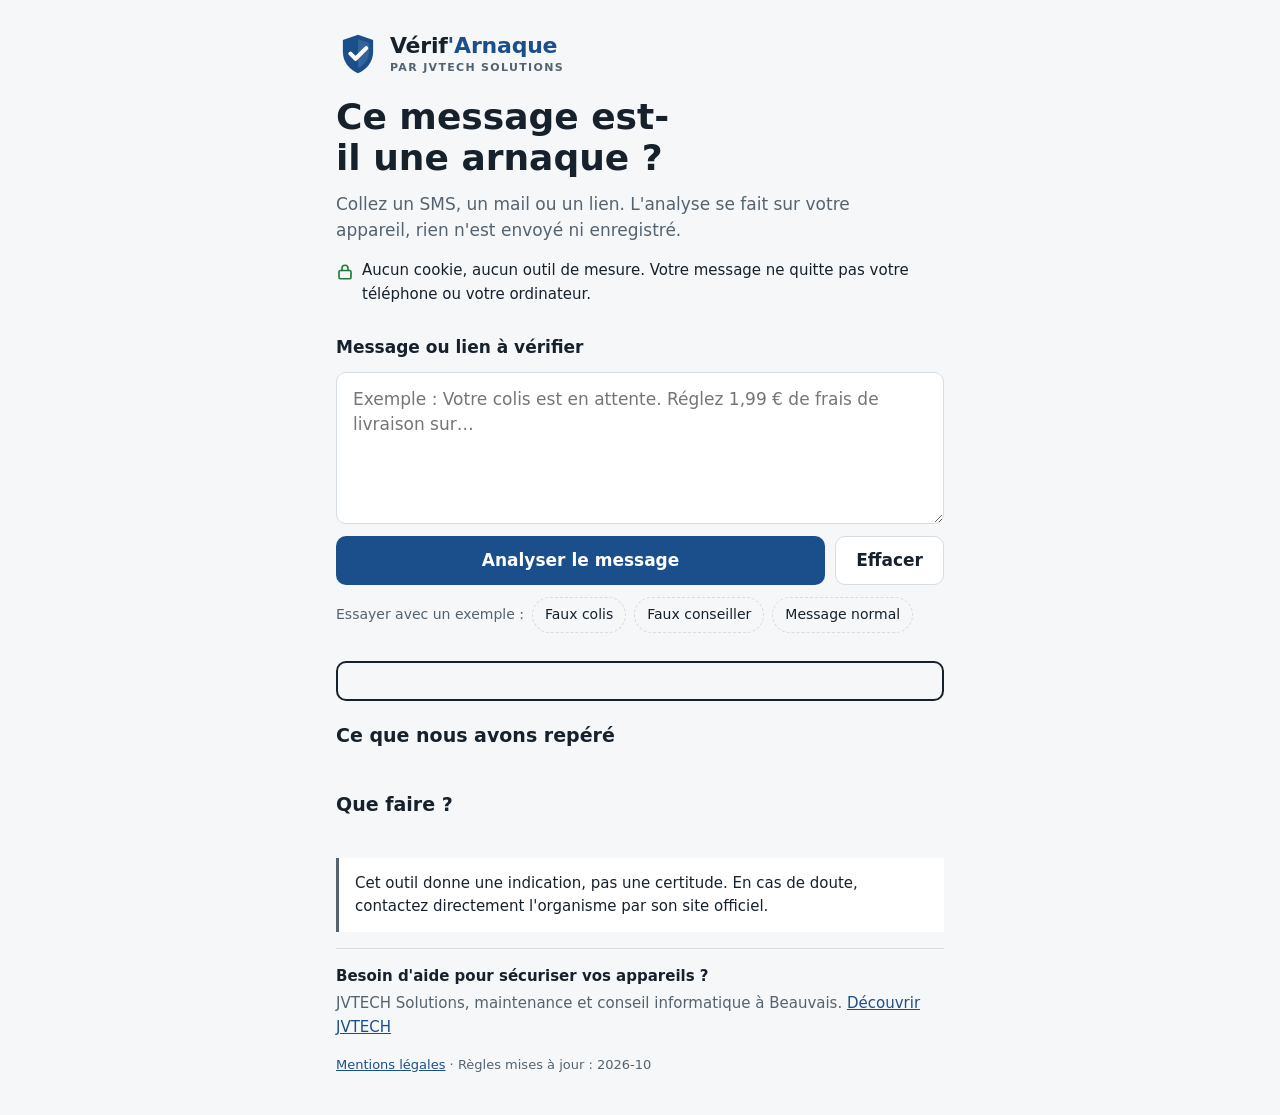
==== index.html @ 4f71792c "Première version de Vérif'Arnaque Page d'analyse de SMS, mails et liens suspects, fichier de règles " ====
<!doctype html>
<html lang="fr">
<head>
<meta charset="utf-8">
<meta name="viewport" content="width=device-width, initial-scale=1, viewport-fit=cover">
<title>Ce message est-il une arnaque ?</title>
<link rel="icon" href="logo/logo-icone.svg" type="image/svg+xml">
<meta name="claude:viewport-fit-sides" content="cover">
<meta name="description" content="Collez un SMS, un mail ou un lien suspect : l'analyse se fait sur votre appareil, rien n'est envoyé ni enregistré. Une initiative de JVTECH Solutions.">
<meta name="robots" content="index,follow">
<style>
/* Mise en page : une colonne étroite, lisible au téléphone d'abord.
   Couleur de marque : bleu de confiance (#1B4F8C), comme le logo.
   Polices système : aucune police chargée depuis un service externe. */
:root {
  --bg: #f5f7f8;
  --surface: #ffffff;
  --fg: #17212b;
  --muted: #55636f;
  --line: #d6dde2;
  --accent: #1B4F8C;
  --marque: #1B4F8C;
  --accent-fg: #ffffff;
  --focus: #2f7fd1;

  --ok: #1e7a3c;      --ok-bg: #e5f4ea;
  --warn: #9a5200;    --warn-bg: #fdf0df;
  --risk: #b3261e;    --risk-bg: #fbe7e5;

  --font-text: system-ui, -apple-system, "Segoe UI", Roboto, "Helvetica Neue", Arial, sans-serif;
  --font-mono: ui-monospace, "SFMono-Regular", Menlo, Consolas, monospace;
  --radius: 10px;
  color-scheme: light;
}
@media (prefers-color-scheme: dark) {
  :root:not([data-theme="light"]) {
    --bg: #11171c; --surface: #19222a; --fg: #e8eef2; --muted: #a2b0bb; --line: #2c3a45;
    --accent: #7fb3e6; --accent-fg: #0d1a26; --marque: #2a6bb5; --focus: #9cc8f2;
    --ok: #7fd49a; --ok-bg: #16301f; --warn: #f2b765; --warn-bg: #36260f; --risk: #f39b93; --risk-bg: #3a1916;
    color-scheme: dark;
  }
}
:root[data-theme="dark"] {
  --bg: #11171c; --surface: #19222a; --fg: #e8eef2; --muted: #a2b0bb; --line: #2c3a45;
  --accent: #7fb3e6; --accent-fg: #0d1a26; --marque: #2a6bb5; --focus: #9cc8f2;
  --ok: #7fd49a; --ok-bg: #16301f; --warn: #f2b765; --warn-bg: #36260f; --risk: #f39b93; --risk-bg: #3a1916;
  color-scheme: dark;
}

* { box-sizing: border-box; }
html { -webkit-text-size-adjust: 100%; }
body {
  margin: 0;
  background: var(--bg);
  color: var(--fg);
  font: 400 1.0625rem/1.55 var(--font-text);
}
.page {
  max-width: 40rem;
  margin: 0 auto;
  padding-block: 2rem 2.5rem;
  padding-left: max(16px, env(safe-area-inset-left, 0px));
  padding-right: max(16px, env(safe-area-inset-right, 0px));
  display: flex;
  flex-direction: column;
  gap: 1.75rem;
}
a { color: var(--accent); }
:focus-visible { outline: 3px solid var(--focus); outline-offset: 2px; }

.logo {
  display: inline-flex; align-items: center; gap: .625rem;
  margin: 0 0 1.25rem; text-decoration: none; color: var(--fg);
}
.logo svg { flex: none; }
.logo-texte { display: flex; flex-direction: column; line-height: 1.1; }
.logo-nom { font-size: 1.375rem; font-weight: 800; letter-spacing: -.01em; }
.logo-nom span { color: var(--accent); }
.logo-sous { font-size: .6875rem; font-weight: 600; letter-spacing: .12em; text-transform: uppercase; color: var(--muted); margin-top: .2rem; }
h1 {
  font-size: clamp(1.75rem, 6vw, 2.25rem);
  line-height: 1.15;
  margin: 0 0 .75rem;
  text-wrap: balance;
}
h2 { font-size: 1.1875rem; margin: 0; text-wrap: balance; }
.sous-titre { margin: 0; color: var(--muted); max-width: 34rem; }
.confiance {
  display: flex; gap: .5rem; align-items: flex-start;
  margin: 1rem 0 0; font-size: .9375rem; color: var(--fg);
}
.confiance svg { flex: none; margin-top: .2rem; color: var(--ok); }

/* Formulaire */
.saisie { display: flex; flex-direction: column; gap: .75rem; }
label[for="message"] { font-weight: 600; }
textarea {
  width: 100%;
  min-height: 9.5rem;
  resize: vertical;
  padding: .875rem 1rem;
  border: 1.5px solid var(--line);
  border-radius: var(--radius);
  background: var(--surface);
  color: var(--fg);
  font: inherit;
  line-height: 1.45;
}
textarea:focus { border-color: var(--accent); }
.actions { display: flex; flex-wrap: wrap; gap: .625rem; }
button {
  font: inherit; font-weight: 600;
  min-height: 3rem;
  padding: .625rem 1.25rem;
  border-radius: var(--radius);
  cursor: pointer;
}
.btn-principal {
  flex: 1 1 14rem;
  border: 0;
  background: var(--accent);
  color: var(--accent-fg);
}
.btn-principal:hover { filter: brightness(1.08); }
.btn-secondaire {
  flex: 0 1 auto;
  border: 1.5px solid var(--line);
  background: var(--surface);
  color: var(--fg);
}
.exemples { display: flex; flex-wrap: wrap; gap: .5rem; align-items: center; font-size: .875rem; color: var(--muted); }
.exemples button {
  min-height: 2.25rem; padding: .25rem .75rem; font-weight: 500; font-size: .875rem;
  border: 1px dashed var(--line); background: transparent; color: var(--fg); border-radius: 999px;
}
.erreur { margin: 0; color: var(--risk); font-size: .9375rem; }

/* Résultat */
.resultat { display: flex; flex-direction: column; gap: 1.25rem; }
.verdict {
  display: flex; gap: .875rem; align-items: flex-start;
  padding: 1rem 1.125rem;
  border-radius: var(--radius);
  border: 2px solid currentColor;
}
.verdict svg { flex: none; width: 2rem; height: 2rem; }
.verdict-texte { min-width: 0; color: var(--fg); }
.verdict-niveau { display: block; font-size: 1.25rem; font-weight: 700; line-height: 1.25; }
.verdict p { margin: .25rem 0 0; }
.niveau-faible { color: var(--ok); background: var(--ok-bg); }
.niveau-moyen  { color: var(--warn); background: var(--warn-bg); }
.niveau-eleve  { color: var(--risk); background: var(--risk-bg); }
.verdict .verdict-niveau { color: inherit; }
.niveau-faible .verdict-niveau { color: var(--ok); }
.niveau-moyen .verdict-niveau { color: var(--warn); }
.niveau-eleve .verdict-niveau { color: var(--risk); }

.bloc { display: flex; flex-direction: column; gap: .625rem; }
.raisons, .gestes { margin: 0; padding: 0; list-style: none; display: flex; flex-direction: column; gap: .5rem; }
.raisons li {
  padding: .625rem .875rem;
  background: var(--surface);
  border: 1px solid var(--line);
  border-radius: 8px;
  min-width: 0;
}
.raisons .extrait { display: block; margin-top: .25rem; font-size: .875rem; color: var(--muted); overflow-wrap: anywhere; }
.raisons .extrait code { font-family: var(--font-mono); font-size: .8125rem; }
.score { font-size: .875rem; color: var(--muted); margin: 0; font-variant-numeric: tabular-nums; }
.gestes li { display: flex; gap: .625rem; align-items: flex-start; }
.gestes li::before {
  content: ""; flex: none; width: .5rem; height: .5rem; margin-top: .55rem;
  border-radius: 50%; background: var(--accent);
}
.aucune { color: var(--muted); margin: 0; }

/* Bas de page */
footer { display: flex; flex-direction: column; gap: 1rem; font-size: .9375rem; }
.avertissement {
  margin: 0; padding: .875rem 1rem;
  border-left: 3px solid var(--muted);
  background: var(--surface);
  color: var(--fg);
}
.jvtech {
  display: flex; flex-direction: column; gap: .25rem;
  padding-top: 1rem; border-top: 1px solid var(--line);
  color: var(--muted);
}
.jvtech strong { color: var(--fg); }
.mentions { color: var(--muted); font-size: .8125rem; margin: 0; }

@media (prefers-reduced-motion: no-preference) {
  .resultat:not([hidden]) { animation: apparition .25s ease-out; }
  @keyframes apparition { from { opacity: .4; transform: translateY(4px); } to { opacity: 1; transform: none; } }
}
</style>
</head>
<body>
<main class="page">

  <header>
    <a class="logo" href="./" aria-label="Vérif'Arnaque, par JVTECH Solutions">
      <svg viewBox="0 0 64 64" width="44" height="44" aria-hidden="true">
        <path d="M32 4 54 11.5V29c0 14.5-9.4 25.2-22 31-12.6-5.8-22-16.5-22-31V11.5z" fill="var(--marque)"></path>
        <path d="M32 10.5 48 16v13c0 10.6-6.5 18.6-16 23.6V10.5z" fill="#ffffff" fill-opacity=".12"></path>
        <path d="m21 31.5 7.5 7.5L44 23.5" fill="none" stroke="#ffffff" stroke-width="6" stroke-linecap="round" stroke-linejoin="round"></path>
      </svg>
      <span class="logo-texte"><span class="logo-nom">Vérif<span>'Arnaque</span></span><span class="logo-sous">par JVTECH Solutions</span></span>
    </a>
    <h1>Ce message est-il une arnaque ?</h1>
    <p class="sous-titre">Collez un SMS, un mail ou un lien. L'analyse se fait sur votre appareil, rien n'est envoyé ni enregistré.</p>
    <p class="confiance">
      <svg width="18" height="18" viewBox="0 0 24 24" fill="none" stroke="currentColor" stroke-width="2.2" stroke-linecap="round" stroke-linejoin="round" aria-hidden="true"><rect x="4" y="10" width="16" height="11" rx="2"></rect><path d="M8 10V7a4 4 0 0 1 8 0v3"></path></svg>
      <span>Aucun cookie, aucun outil de mesure. Votre message ne quitte pas votre téléphone ou votre ordinateur.</span>
    </p>
  </header>

  <form class="saisie" id="formulaire" novalidate>
    <label for="message">Message ou lien à vérifier</label>
    <textarea id="message" name="message" autocomplete="off" autocorrect="off" spellcheck="false"
      placeholder="Exemple : Votre colis est en attente. Réglez 1,99 € de frais de livraison sur…"></textarea>
    <p class="erreur" id="erreur" hidden>Collez d'abord un message ou un lien dans la zone ci-dessus.</p>
    <div class="actions">
      <button type="submit" class="btn-principal" id="analyser">Analyser le message</button>
      <button type="button" class="btn-secondaire" id="effacer">Effacer</button>
    </div>
    <div class="exemples" id="exemples">
      <span>Essayer avec un exemple :</span>
      <button type="button" id="ex-colis" data-exemple="colis">Faux colis</button>
      <button type="button" id="ex-banque" data-exemple="banque">Faux conseiller</button>
      <button type="button" id="ex-legitime" data-exemple="legitime">Message normal</button>
    </div>
  </form>

  <section class="resultat" id="resultat" aria-live="polite" hidden>
    <div class="verdict" id="verdict">
      <span id="verdict-icone" aria-hidden="true"></span>
      <div class="verdict-texte">
        <span class="verdict-niveau" id="verdict-niveau"></span>
        <p id="verdict-message"></p>
      </div>
    </div>

    <div class="bloc">
      <h2>Ce que nous avons repéré</h2>
      <ul class="raisons" id="raisons"></ul>
      <p class="score" id="score"></p>
    </div>

    <div class="bloc">
      <h2>Que faire ?</h2>
      <ul class="gestes" id="gestes"></ul>
    </div>
  </section>

  <footer>
    <p class="avertissement">Cet outil donne une indication, pas une certitude. En cas de doute, contactez directement l'organisme par son site officiel.</p>
    <div class="jvtech">
      <span><strong>Besoin d'aide pour sécuriser vos appareils ?</strong></span>
      <span>JVTECH Solutions, maintenance et conseil informatique à Beauvais. <a href="https://jvtechsolutions.fr/" rel="noopener">Découvrir JVTECH</a></span>
    </div>
    <p class="mentions"><a href="https://jvtechsolutions.fr/mentions-legales/" rel="noopener">Mentions légales</a> · Règles mises à jour : <span id="version-regles">—</span></p>
  </footer>
</main>

<!-- Le fichier de règles se modifie sans toucher à cette page -->
<script src="regles.js"></script>

<script id="moteur">
/* Moteur d'analyse : applique les règles de regles.js au texte collé.
   Tout se passe ici, dans le navigateur. Aucune requête réseau. */
var Detecteur = (function () {
  function normaliser(t) {
    return t.normalize("NFD").replace(/[̀-ͯ]/g, "")
      .toLowerCase().replace(/[’‘`´]/g, "'").replace(/ /g, " ");
  }
  function echapper(s) { return s.replace(/[.*+?^${}()|[\]\\]/g, "\\$&"); }
  function motVersRegex(m) {
    return new RegExp("(^|[^a-z0-9])(" + echapper(m).replace(/ +/g, "\\s+") + ")(?=$|[^a-z0-9])", "g");
  }

  // Une occurrence est-elle niée ? (« ne … jamais », « n'… », « aucun » dans le même bout de phrase)
  function estNiee(texte, index) {
    var avant = texte.slice(Math.max(0, index - 70), index);
    var morceaux = avant.split(/[.,;:!?\n]/);
    var clause = morceaux[morceaux.length - 1];
    // « si vous ne payez pas… » est une menace, pas une négation rassurante
    if (/(^|[^a-z])si\s+(vous|tu)\s+n/.test(clause)) return false;
    return /(^|[^a-z])(n'|(ne|jamais|aucun|aucune)([^a-z]|$))/.test(clause);
  }

  function chercher(signal, norm, orig) {
    var tests = [];
    (signal.mots || []).forEach(function (m) { tests.push({ re: motVersRegex(m), mot: true }); });
    (signal.motifs || []).forEach(function (m) { tests.push({ re: new RegExp(m, "g"), mot: false }); });
    for (var i = 0; i < tests.length; i++) {
      var re = tests[i].re, r;
      while ((r = re.exec(norm)) !== null) {
        var debut = tests[i].mot ? r.index + r[1].length : r.index;
        var trouve = tests[i].mot ? r[2] : r[0];
        if (!signal.negation || !estNiee(norm, debut)) {
          // Extrait du texte d'origine (avec ses accents) quand les positions correspondent
          return (orig.length === norm.length ? orig.substr(debut, trouve.length) : trouve).trim();
        }
        if (re.lastIndex === r.index) re.lastIndex++;
      }
    }
    return null;
  }

  function extraireLiens(texte, R) {
    var liens = [], vus = {};
    var reUrl = /\b((?:https?:\/\/|www\.)[^\s<>"'«»]+)/gi;
    var tld = R.extensionsConnues.concat(R.extensionsDouteuses).join("|");
    var reNu = new RegExp("(^|[\\s(«\"'])((?:[a-z0-9-]+\\.)+(?:" + tld + ")(?:\\/[^\\s<>\"'«»]*)?)(?=$|[\\s)»\"',;!?]|\\.(?:\\s|$))", "gi");
    var m;
    function ajouter(brut) {
      brut = brut.replace(/[.,;:!?)»]+$/, "");
      var schema = /^https?:\/\//i.test(brut) ? brut.split(":")[0].toLowerCase() : null;
      var sans = brut.replace(/^https?:\/\//i, "");
      var hote = sans.split(/[\/?#]/)[0].split("@").pop().split(":")[0].toLowerCase().replace(/\.$/, "");
      if (!hote || vus[hote + schema]) return;
      vus[hote + schema] = true;
      liens.push({ brut: brut, schema: schema, hote: hote });
    }
    while ((m = reUrl.exec(texte)) !== null) ajouter(m[1]);
    while ((m = reNu.exec(texte)) !== null) {
      if (/@/.test(texte.slice(Math.max(0, m.index - 1), m.index + m[0].length).split(/\s/).pop() || "")) continue; // adresse e-mail
      ajouter(m[2]);
    }
    return liens;
  }

  function finitPar(hote, domaine) { return hote === domaine || hote.slice(-(domaine.length + 1)) === "." + domaine; }
  function sosies(s) { return s.replace(/0/g, "o").replace(/1/g, "l").replace(/3/g, "e").replace(/4/g, "a").replace(/5/g, "s").replace(/rn/g, "m"); }

  function examinerLien(l, R) {
    var res = {};
    var hote = l.hote;
    var estIP = /^\d{1,3}(\.\d{1,3}){3}$/.test(hote);
    if (l.schema === "http" || estIP) res.http_ip = l.schema === "http" ? "lien en http, sans le « s » de sécurité : " + l.brut : "adresse chiffrée : " + hote;
    if (R.raccourcisseurs.some(function (d) { return finitPar(hote, d); })) { res.raccourci = hote; return res; }
    if (estIP) return res;

    var parties = hote.split(".");
    var ext = parties[parties.length - 1];
    var officiel = R.organismes.some(function (o) { return o.officiels.some(function (d) { return finitPar(hote, d); }); });
    if (!officiel) {
      var plat = sosies(hote.replace(/[.-]/g, ""));
      var morceaux = sosies(hote).split(/[.-]/);
      var imite = null;
      R.organismes.some(function (o) {
        return o.cles.some(function (c) {
          var ok = c.length >= 5 ? plat.indexOf(c) !== -1 : morceaux.indexOf(c) !== -1;
          if (ok) imite = o;
          return ok;
        });
      });
      var nomPrincipal = parties.length >= 2 ? parties[parties.length - 2] : hote;
      var raisons = [];
      if (imite) raisons.push("« " + hote + " » imite " + imite.nom + " mais n'est pas son site officiel (" + imite.officiels[0] + ")");
      if ((nomPrincipal.match(/-/g) || []).length >= 2) raisons.push("adresse faite de plusieurs tirets : " + hote);
      if ((hote.match(/\d/g) || []).length >= 4) raisons.push("adresse remplie de chiffres : " + hote);
      if (R.extensionsDouteuses.indexOf(ext) !== -1) raisons.push("extension peu utilisée par les organismes français (." + ext + ") : " + hote);
      if (/xn--/.test(hote)) raisons.push("adresse avec des caractères déguisés : " + hote);
      if (raisons.length) res.domaine_suspect = raisons[0];
    }
    return res;
  }

  function analyser(texte, R) {
    R = R || REGLES;
    texte = texte.normalize("NFC");
    var norm = normaliser(texte);
    var trouves = [];

    R.signaux.forEach(function (s) {
      var t = chercher(s, norm, texte);
      if (t) trouves.push({ id: s.id, points: s.points, raison: s.raison, extrait: "« " + t + " »" });
    });

    // Majuscules en excès (ajoutées au signal « formulation »)
    var lettres = texte.replace(/[^A-Za-zÀ-ÖØ-öø-ÿ]/g, "");
    var majs = lettres.replace(/[^A-ZÀ-ÖØ-Þ]/g, "");
    if (lettres.length >= R.majuscules.minLettres && majs.length / lettres.length > R.majuscules.ratio &&
        !trouves.some(function (t) { return t.id === "formulation"; })) {
      var f = R.signaux.filter(function (s) { return s.id === "formulation"; })[0];
      trouves.push({ id: "formulation", points: f.points, raison: f.raison, extrait: "beaucoup de majuscules" });
    }

    // Liens
    var liens = extraireLiens(texte, R);
    ["raccourci", "domaine_suspect", "http_ip"].forEach(function (cle) {
      for (var i = 0; i < liens.length; i++) {
        var r = examinerLien(liens[i], R);
        if (r[cle]) {
          trouves.push({ id: cle, points: R.liens[cle].points, raison: R.liens[cle].raison, extrait: r[cle] });
          break;
        }
      }
    });

    var score = trouves.reduce(function (a, t) { return a + t.points; }, 0);
    var niveau = score >= R.seuils.eleve ? "eleve" : score >= R.seuils.moyen ? "moyen" : "faible";
    var bloque = trouves.some(function (t) { return R.signauxBloquants.indexOf(t.id) !== -1; });
    if (niveau === "faible" && bloque) niveau = "moyen";
    trouves.sort(function (a, b) { return b.points - a.points; });
    return { niveau: niveau, score: score, signaux: trouves, liens: liens, regleSecurite: bloque && score < R.seuils.moyen };
  }

  return { analyser: analyser, normaliser: normaliser };
})();
if (typeof module !== "undefined") { module.exports = Detecteur; }
</script>

<script id="interface">
(function () {
  if (typeof document === "undefined") return;
  var TEXTES = {
    faible: { titre: "Risque faible", message: "Rien d'alarmant repéré. Restez prudent : en cas de doute, passez par le site officiel." },
    moyen:  { titre: "Risque moyen",  message: "Plusieurs signes douteux. Ne cliquez pas et ne répondez pas avant d'avoir vérifié auprès de l'organisme concerné." },
    eleve:  { titre: "Risque élevé",  message: "Ce message ressemble fortement à une arnaque. Ne cliquez sur rien, ne donnez aucun code et ne payez rien." }
  };
  var L = {
    l33700: '<a href="https://www.33700.fr/" rel="noopener">33700.fr</a>',
    cyber: '<a href="https://www.17cyber.gouv.fr/" rel="noopener">17Cyber</a>',
    spam: '<a href="https://www.signal-spam.fr/" rel="noopener">Signal Spam</a>'
  };
  var GESTES = {
    faible: [
      "En cas de doute, ne cliquez pas sur le lien : tapez vous-même l'adresse du site officiel ou passez par l'application habituelle.",
      "Un organisme sérieux ne vous demande jamais un code reçu par SMS, un mot de passe ou votre numéro de carte."
    ],
    moyen: [
      "Ne cliquez pas sur le lien et ne répondez pas.",
      "Vérifiez auprès de l'organisme par son site officiel ou son numéro habituel, jamais par celui indiqué dans le message.",
      "S'il s'agit d'un SMS, transférez-le gratuitement au 33700 (" + L.l33700 + ").",
      "S'il s'agit d'un mail, signalez-le sur " + L.spam + "."
    ],
    eleve: [
      "Ne cliquez sur rien, ne donnez aucun code et ne payez rien.",
      "Transférez le SMS au 33700 (" + L.l33700 + ") ou signalez le mail sur " + L.spam + ", puis supprimez-le.",
      "Signalez l'arnaque sur " + L.cyber + ", le service officiel d'aide aux victimes.",
      "Si vous avez déjà saisi des informations bancaires ou un code, appelez tout de suite votre banque pour bloquer votre carte."
    ]
  };
  var ICONES = {
    faible: '<svg viewBox="0 0 24 24" fill="none" stroke="currentColor" stroke-width="2.2" stroke-linecap="round" stroke-linejoin="round"><circle cx="12" cy="12" r="9.5"></circle><path d="m7.5 12.5 3 3 6-6.5"></path></svg>',
    moyen: '<svg viewBox="0 0 24 24" fill="none" stroke="currentColor" stroke-width="2.2" stroke-linecap="round" stroke-linejoin="round"><path d="M12 3 2.5 20h19L12 3z"></path><path d="M12 10v4.5"></path><path d="M12 17.5h.01"></path></svg>',
    eleve: '<svg viewBox="0 0 24 24" fill="none" stroke="currentColor" stroke-width="2.2" stroke-linecap="round" stroke-linejoin="round"><path d="M8.2 2.5h7.6l5.7 5.7v7.6l-5.7 5.7H8.2l-5.7-5.7V8.2z"></path><path d="m9 9 6 6M15 9l-6 6"></path></svg>'
  };
  var EXEMPLES = {
    colis: "Chronopost : votre colis est en attente. Des frais de réexpédition de 1,99€ sont à régler sous 24h, faute de quoi il sera retourné à l'expéditeur : https://chronopost-livraison-suivi.top/fr",
    banque: "Bonjour, ici le service fraude de votre banque. Une opération suspecte de 1 450 € a été détectée sur votre compte. Pour l'annuler, communiquez-nous le code que vous allez recevoir par SMS et ne raccrochez pas.",
    legitime: "Bonjour, votre rendez-vous chez le Dr Martin est confirmé pour le mardi 21 octobre à 14 h 30. En cas d'empêchement, merci de prévenir le cabinet."
  };

  var champ = document.getElementById("message");
  var zone = document.getElementById("resultat");
  var erreur = document.getElementById("erreur");
  document.getElementById("version-regles").textContent = (window.REGLES && REGLES.version) || "inconnue";

  function echapperHTML(s) { return String(s).replace(/[&<>"]/g, function (c) { return { "&": "&amp;", "<": "&lt;", ">": "&gt;", '"': "&quot;" }[c]; }); }

  function afficher(res) {
    var t = TEXTES[res.niveau];
    var v = document.getElementById("verdict");
    v.className = "verdict niveau-" + res.niveau;
    document.getElementById("verdict-icone").innerHTML = ICONES[res.niveau];
    document.getElementById("verdict-niveau").textContent = t.titre;
    document.getElementById("verdict-message").textContent = t.message;

    var ul = document.getElementById("raisons");
    if (res.signaux.length) {
      ul.innerHTML = res.signaux.map(function (s) {
        return "<li>" + echapperHTML(s.raison) + '<span class="extrait">Repéré : <code>' + echapperHTML(s.extrait) + "</code></span></li>";
      }).join("");
    } else {
      ul.innerHTML = '<li class="aucune">Aucun des signaux habituels des arnaques n\'a été trouvé.</li>';
    }
    var sc = "Score : " + res.score + " point" + (res.score > 1 ? "s" : "") + " (0 à 2 faible, 3 à 5 moyen, 6 et plus élevé).";
    if (res.regleSecurite) sc += " Le message demande un code, un mot de passe ou un paiement : le risque ne peut pas être faible.";
    document.getElementById("score").textContent = sc;
    document.getElementById("gestes").innerHTML = GESTES[res.niveau].map(function (g) { return "<li><span>" + g + "</span></li>"; }).join("");
    zone.hidden = false;
  }

  document.getElementById("formulaire").addEventListener("submit", function (e) {
    e.preventDefault();
    var texte = champ.value.trim();
    if (!texte) { erreur.hidden = false; zone.hidden = true; champ.focus(); return; }
    erreur.hidden = true;
    afficher(Detecteur.analyser(texte, REGLES));
    zone.scrollIntoView({ behavior: "smooth", block: "start" });
  });
  document.getElementById("effacer").addEventListener("click", function () {
    champ.value = ""; zone.hidden = true; erreur.hidden = true; champ.focus();
  });
  document.getElementById("exemples").addEventListener("click", function (e) {
    var b = e.target.closest("button[data-exemple]");
    if (!b) return;
    champ.value = EXEMPLES[b.getAttribute("data-exemple")];
    erreur.hidden = true;
    afficher(Detecteur.analyser(champ.value, REGLES));
  });

})();
</script>
</body>
</html>
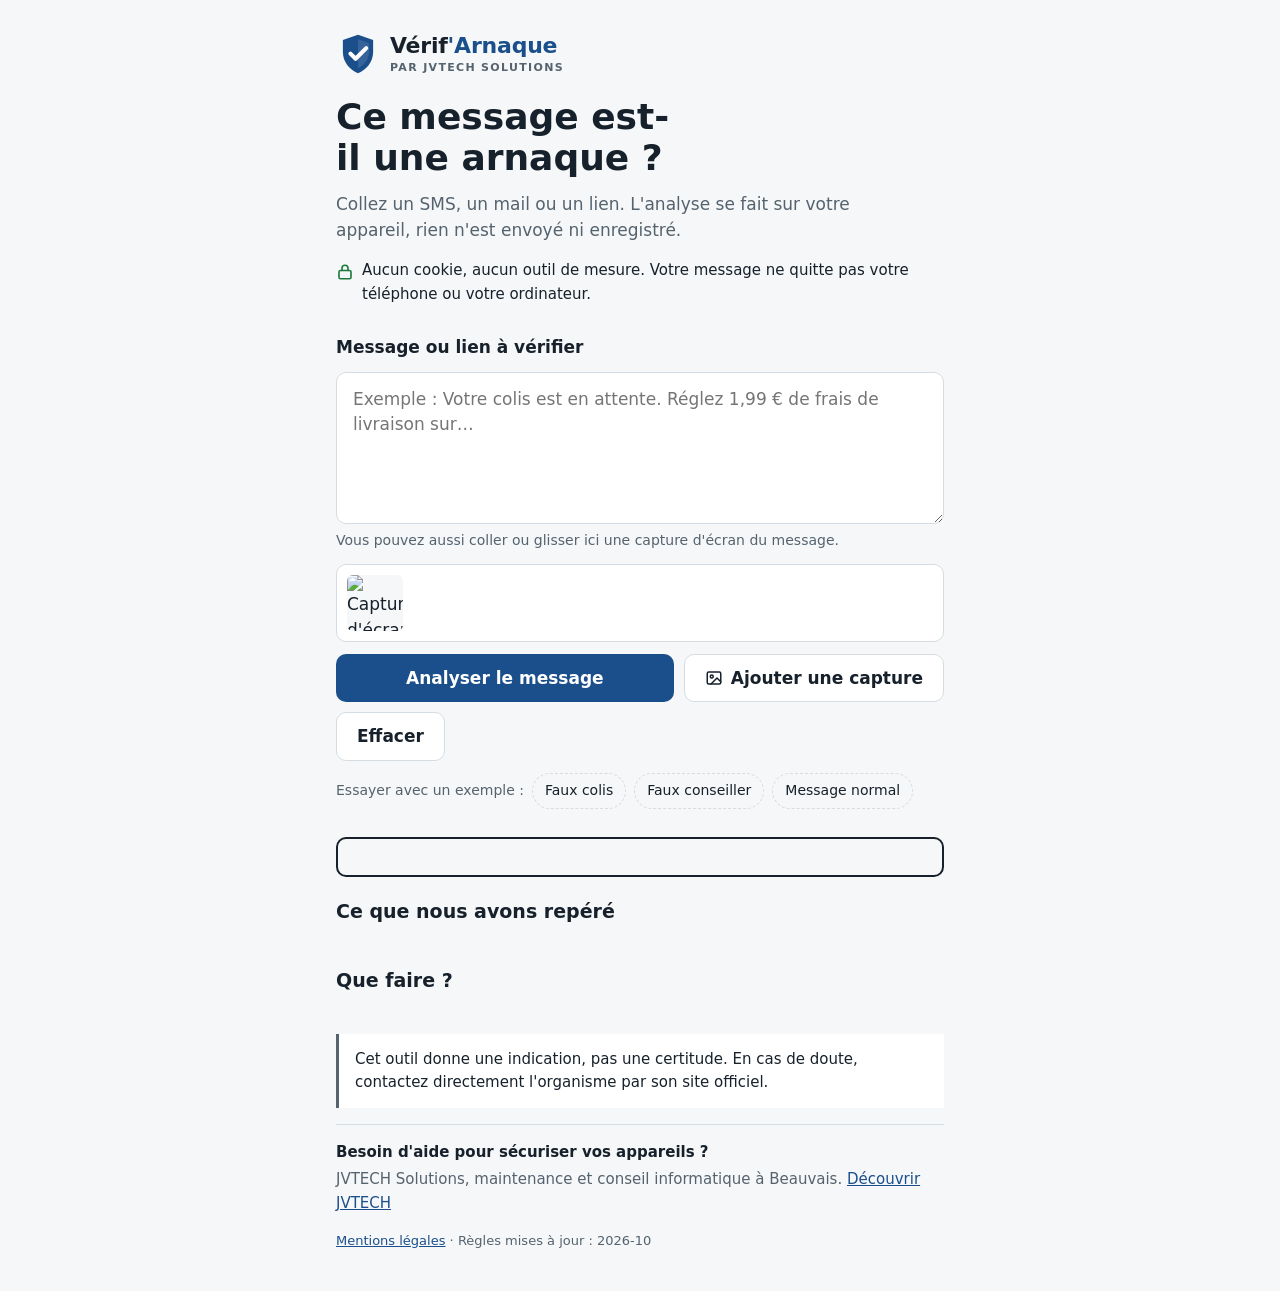
==== commit 6742f6c3: "Analyse des captures d'écran sur l'appareil Bouton, coller et glisser-déposer d'une image : le texte" ====
--- a/index.html
+++ b/index.html
@@ -134,6 +134,17 @@
   border: 1px dashed var(--line); background: transparent; color: var(--fg); border-radius: 999px;
 }
 .erreur { margin: 0; color: var(--risk); font-size: .9375rem; }
+.btn-secondaire { display: inline-flex; align-items: center; justify-content: center; gap: .5rem; }
+.depot { display: flex; flex-direction: column; gap: .375rem; border-radius: var(--radius); }
+.depot.survol textarea { border-color: var(--accent); border-style: dashed; }
+.depot-aide { margin: 0; font-size: .875rem; color: var(--muted); }
+.image-etat {
+  display: flex; gap: .75rem; align-items: center;
+  padding: .625rem; border: 1px solid var(--line); border-radius: var(--radius); background: var(--surface);
+}
+.image-etat img { width: 3.5rem; height: 3.5rem; object-fit: cover; border-radius: 6px; flex: none; background: var(--bg); }
+.image-etat p { margin: 0; font-size: .9375rem; min-width: 0; }
+.note { margin: 0; padding: .625rem .875rem; font-size: .9375rem; background: var(--warn-bg); color: var(--fg); border-radius: 8px; }
 
 /* Résultat */
 .resultat { display: flex; flex-direction: column; gap: 1.25rem; }
@@ -218,12 +229,25 @@
 
   <form class="saisie" id="formulaire" novalidate>
     <label for="message">Message ou lien à vérifier</label>
+    <div class="depot" id="depot">
     <textarea id="message" name="message" autocomplete="off" autocorrect="off" spellcheck="false"
       placeholder="Exemple : Votre colis est en attente. Réglez 1,99 € de frais de livraison sur…"></textarea>
+      <p class="depot-aide" id="depot-aide">Vous pouvez aussi coller ou glisser ici une capture d'écran du message.</p>
+    </div>
+    <div class="image-etat" id="image-etat" hidden>
+      <img id="image-apercu" alt="Capture d'écran ajoutée">
+      <p id="image-message" role="status"></p>
+    </div>
+    <p class="note" id="note-lien-image" hidden>Ce lien semble mener à une image. Nous ne l'ouvrons pas : ouvrir une image envoyée par un inconnu peut prévenir l'escroc que votre numéro ou votre adresse est actif. Faites plutôt une capture d'écran du message et ajoutez-la.</p>
     <p class="erreur" id="erreur" hidden>Collez d'abord un message ou un lien dans la zone ci-dessus.</p>
     <div class="actions">
       <button type="submit" class="btn-principal" id="analyser">Analyser le message</button>
+      <button type="button" class="btn-secondaire" id="ajouter-image">
+        <svg width="18" height="18" viewBox="0 0 24 24" fill="none" stroke="currentColor" stroke-width="2" stroke-linecap="round" stroke-linejoin="round" aria-hidden="true"><rect x="3" y="4" width="18" height="16" rx="2"></rect><circle cx="9" cy="10" r="2"></circle><path d="m21 17-5-5-8 8"></path></svg>
+        Ajouter une capture
+      </button>
       <button type="button" class="btn-secondaire" id="effacer">Effacer</button>
+      <input type="file" id="fichier-image" accept="image/*" hidden>
     </div>
     <div class="exemples" id="exemples">
       <span>Essayer avec un exemple :</span>
@@ -266,6 +290,8 @@
 
 <!-- Le fichier de règles se modifie sans toucher à cette page -->
 <script src="regles.js"></script>
+<!-- Lecture du texte des captures d'écran, sur l'appareil -->
+<script src="lecture-image.js"></script>
 
 <script id="moteur">
 /* Moteur d'analyse : applique les règles de regles.js au texte collé.
@@ -491,12 +517,74 @@
     var texte = champ.value.trim();
     if (!texte) { erreur.hidden = false; zone.hidden = true; champ.focus(); return; }
     erreur.hidden = true;
+    verifierLienImage();
     afficher(Detecteur.analyser(texte, REGLES));
     zone.scrollIntoView({ behavior: "smooth", block: "start" });
   });
   document.getElementById("effacer").addEventListener("click", function () {
-    champ.value = ""; zone.hidden = true; erreur.hidden = true; champ.focus();
-  });
+    champ.value = ""; zone.hidden = true; erreur.hidden = true;
+    etatImage.hidden = true; apercu.removeAttribute("src"); noteLienImage.hidden = true;
+    champ.focus();
+  });
+
+  /* Captures d'écran : le texte est lu sur l'appareil, l'image n'est jamais envoyée */
+  var etatImage = document.getElementById("image-etat");
+  var apercu = document.getElementById("image-apercu");
+  var msgImage = document.getElementById("image-message");
+  var noteLienImage = document.getElementById("note-lien-image");
+  var depot = document.getElementById("depot");
+  var fichier = document.getElementById("fichier-image");
+  var lectureEnCours = false;
+
+  function traiterImage(f) {
+    if (!f || !/^image\//.test(f.type) || lectureEnCours) return;
+    if (!window.LectureImage) { msgImage.textContent = "La lecture des images n'est pas disponible sur cette page."; etatImage.hidden = false; return; }
+    lectureEnCours = true;
+    erreur.hidden = true; zone.hidden = true; noteLienImage.hidden = true;
+    if (apercu.src) URL.revokeObjectURL(apercu.src);
+    apercu.src = URL.createObjectURL(f);
+    etatImage.hidden = false;
+    msgImage.textContent = "Lecture du texte de l'image sur votre appareil…";
+    LectureImage.lire(f, function (p) {
+      msgImage.textContent = "Lecture du texte de l'image sur votre appareil… " + Math.round(p * 100) + " %";
+    }).then(function (texte) {
+      texte = texte.trim();
+      if (!texte) {
+        msgImage.textContent = "Aucun texte n'a pu être lu dans cette image. Essayez une capture plus nette, ou recopiez le message.";
+        return;
+      }
+      champ.value = texte;
+      msgImage.textContent = "Texte lu dans l'image et placé ci-dessus. La lecture peut faire des erreurs : corrigez-le si besoin, puis relancez l'analyse.";
+      afficher(Detecteur.analyser(texte, REGLES));
+      zone.scrollIntoView({ behavior: "smooth", block: "start" });
+    }).catch(function () {
+      msgImage.textContent = "L'image n'a pas pu être lue. Essayez une autre capture, ou recopiez le message.";
+    }).then(function () { lectureEnCours = false; });
+  }
+
+  document.getElementById("ajouter-image").addEventListener("click", function () { fichier.click(); });
+  fichier.addEventListener("change", function () { traiterImage(fichier.files[0]); fichier.value = ""; });
+  champ.addEventListener("paste", function (e) {
+    var items = (e.clipboardData && e.clipboardData.items) || [];
+    for (var i = 0; i < items.length; i++) {
+      if (items[i].kind === "file" && /^image\//.test(items[i].type)) { e.preventDefault(); traiterImage(items[i].getAsFile()); return; }
+    }
+  });
+  ["dragenter", "dragover"].forEach(function (t) {
+    depot.addEventListener(t, function (e) { e.preventDefault(); depot.classList.add("survol"); });
+  });
+  ["dragleave", "drop"].forEach(function (t) {
+    depot.addEventListener(t, function () { depot.classList.remove("survol"); });
+  });
+  depot.addEventListener("drop", function (e) {
+    var f = e.dataTransfer && e.dataTransfer.files && e.dataTransfer.files[0];
+    if (f && /^image\//.test(f.type)) { e.preventDefault(); traiterImage(f); }
+  });
+
+  // Lien vers une image : on prévient sans l'ouvrir
+  var reLienImage = /(https?:\/\/|www\.)\S+\.(jpe?g|png|gif|webp|heic|bmp)(\?\S*)?(\s|$)/i;
+  function verifierLienImage() { noteLienImage.hidden = !reLienImage.test(champ.value + " "); }
+  champ.addEventListener("input", verifierLienImage);
   document.getElementById("exemples").addEventListener("click", function (e) {
     var b = e.target.closest("button[data-exemple]");
     if (!b) return;
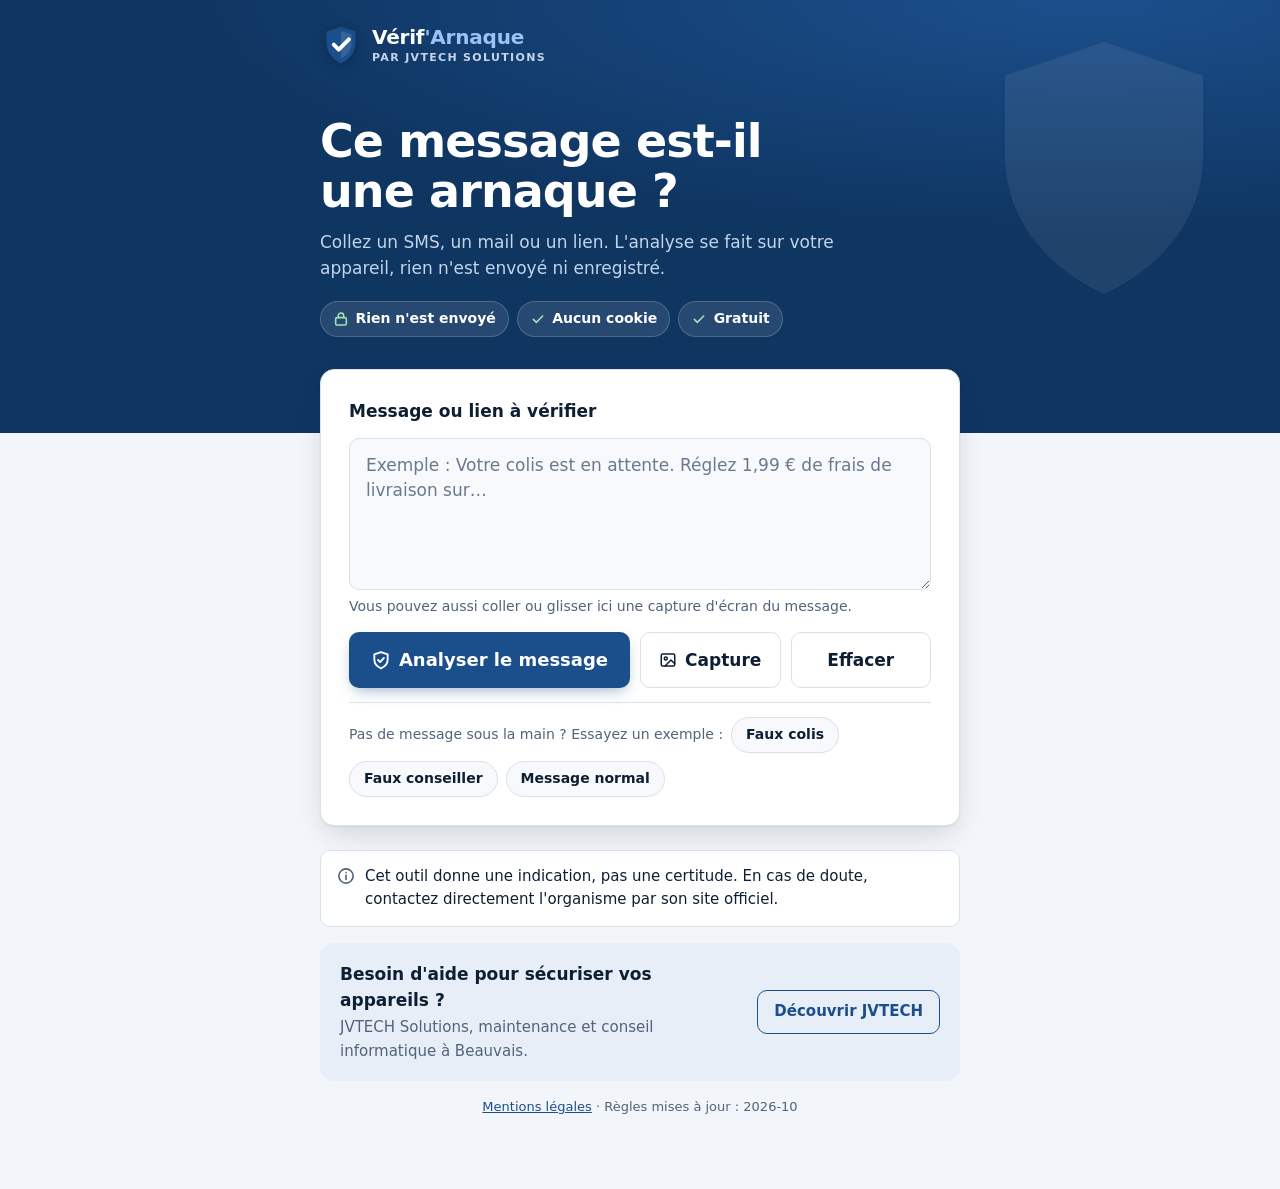
==== commit 0b49aeb4: "Nouveau design : bandeau de confiance, carte de saisie, jauge de risque Co-Authored-By: Claude Opus " ====
--- a/index.html
+++ b/index.html
@@ -8,46 +8,62 @@
 <meta name="claude:viewport-fit-sides" content="cover">
 <meta name="description" content="Collez un SMS, un mail ou un lien suspect : l'analyse se fait sur votre appareil, rien n'est envoyé ni enregistré. Une initiative de JVTECH Solutions.">
 <meta name="robots" content="index,follow">
+<meta name="theme-color" content="#0f3561">
 <style>
-/* Mise en page : une colonne étroite, lisible au téléphone d'abord.
-   Couleur de marque : bleu de confiance (#1B4F8C), comme le logo.
+/* Mise en page : un bandeau bleu de confiance en haut, puis une carte de
+   saisie qui le chevauche, le verdict en jauge à trois niveaux, et un bas
+   de page discret. Une seule colonne, pensée pour le téléphone d'abord.
    Polices système : aucune police chargée depuis un service externe. */
 :root {
-  --bg: #f5f7f8;
+  --bg: #f2f5f9;
   --surface: #ffffff;
-  --fg: #17212b;
-  --muted: #55636f;
-  --line: #d6dde2;
+  --surface-2: #f7f9fc;
+  --fg: #0f1f33;
+  --muted: #52637a;
+  --line: #d9e1eb;
   --accent: #1B4F8C;
+  --accent-fg: #ffffff;
+  --accent-soft: #e7eef8;
+  --hero: #0f3561;
+  --hero-2: #1B4F8C;
+  --hero-fg: #ffffff;
+  --hero-muted: #c4d5ea;
+  --focus: #2f7fd1;
+  --ombre: 0 1px 2px rgba(15, 31, 51, .06), 0 12px 32px -8px rgba(15, 31, 51, .18);
+
+  --ok: #1d7a3b;      --ok-bg: #e6f4eb;
+  --warn: #9a5200;    --warn-bg: #fdf0df;
+  --risk: #b3261e;    --risk-bg: #fbe8e6;
+
   --marque: #1B4F8C;
-  --accent-fg: #ffffff;
-  --focus: #2f7fd1;
-
-  --ok: #1e7a3c;      --ok-bg: #e5f4ea;
-  --warn: #9a5200;    --warn-bg: #fdf0df;
-  --risk: #b3261e;    --risk-bg: #fbe7e5;
-
   --font-text: system-ui, -apple-system, "Segoe UI", Roboto, "Helvetica Neue", Arial, sans-serif;
   --font-mono: ui-monospace, "SFMono-Regular", Menlo, Consolas, monospace;
-  --radius: 10px;
+  --radius: 14px;
   color-scheme: light;
 }
 @media (prefers-color-scheme: dark) {
   :root:not([data-theme="light"]) {
-    --bg: #11171c; --surface: #19222a; --fg: #e8eef2; --muted: #a2b0bb; --line: #2c3a45;
-    --accent: #7fb3e6; --accent-fg: #0d1a26; --marque: #2a6bb5; --focus: #9cc8f2;
-    --ok: #7fd49a; --ok-bg: #16301f; --warn: #f2b765; --warn-bg: #36260f; --risk: #f39b93; --risk-bg: #3a1916;
+    --bg: #0b131e; --surface: #132133; --surface-2: #0f1b2a; --fg: #e6edf6; --muted: #9fb0c4; --line: #26384f;
+    --accent: #7fb3ea; --accent-fg: #0b1a2c; --accent-soft: #15283f;
+    --hero: #0a2443; --hero-2: #143e70; --hero-fg: #ffffff; --hero-muted: #b4c8e2; --focus: #9cc8f2;
+    --ombre: 0 1px 2px rgba(0, 0, 0, .3), 0 12px 32px -8px rgba(0, 0, 0, .5);
+    --ok: #7fd49a; --ok-bg: #12301d; --warn: #f2b765; --warn-bg: #36260f; --risk: #f39b93; --risk-bg: #3a1916;
+    --marque: #2a6bb5;
     color-scheme: dark;
   }
 }
 :root[data-theme="dark"] {
-  --bg: #11171c; --surface: #19222a; --fg: #e8eef2; --muted: #a2b0bb; --line: #2c3a45;
-  --accent: #7fb3e6; --accent-fg: #0d1a26; --marque: #2a6bb5; --focus: #9cc8f2;
-  --ok: #7fd49a; --ok-bg: #16301f; --warn: #f2b765; --warn-bg: #36260f; --risk: #f39b93; --risk-bg: #3a1916;
+  --bg: #0b131e; --surface: #132133; --surface-2: #0f1b2a; --fg: #e6edf6; --muted: #9fb0c4; --line: #26384f;
+  --accent: #7fb3ea; --accent-fg: #0b1a2c; --accent-soft: #15283f;
+  --hero: #0a2443; --hero-2: #143e70; --hero-fg: #ffffff; --hero-muted: #b4c8e2; --focus: #9cc8f2;
+  --ombre: 0 1px 2px rgba(0, 0, 0, .3), 0 12px 32px -8px rgba(0, 0, 0, .5);
+  --ok: #7fd49a; --ok-bg: #12301d; --warn: #f2b765; --warn-bg: #36260f; --risk: #f39b93; --risk-bg: #3a1916;
+  --marque: #2a6bb5;
   color-scheme: dark;
 }
 
 * { box-sizing: border-box; }
+[hidden] { display: none !important; }
 html { -webkit-text-size-adjust: 100%; }
 body {
   margin: 0;
@@ -55,183 +71,261 @@
   color: var(--fg);
   font: 400 1.0625rem/1.55 var(--font-text);
 }
-.page {
-  max-width: 40rem;
+a { color: var(--accent); }
+:focus-visible { outline: 3px solid var(--focus); outline-offset: 2px; }
+.conteneur {
+  max-width: 42rem;
   margin: 0 auto;
-  padding-block: 2rem 2.5rem;
   padding-left: max(16px, env(safe-area-inset-left, 0px));
   padding-right: max(16px, env(safe-area-inset-right, 0px));
-  display: flex;
-  flex-direction: column;
-  gap: 1.75rem;
-}
-a { color: var(--accent); }
-:focus-visible { outline: 3px solid var(--focus); outline-offset: 2px; }
-
-.logo {
-  display: inline-flex; align-items: center; gap: .625rem;
-  margin: 0 0 1.25rem; text-decoration: none; color: var(--fg);
-}
-.logo svg { flex: none; }
+}
+h1, h2 { text-wrap: balance; }
+
+/* Bandeau */
+.bandeau {
+  position: relative;
+  overflow: hidden;
+  background: radial-gradient(120% 90% at 85% 0%, var(--hero-2) 0%, var(--hero) 60%);
+  color: var(--hero-fg);
+}
+.bandeau .conteneur { position: relative; padding-block: 1.25rem 5.5rem; }
+.filigrane {
+  position: absolute; right: -3rem; top: 2.5rem;
+  width: 15rem; height: 15rem; opacity: .07; pointer-events: none;
+}
+.logo { display: inline-flex; align-items: center; gap: .625rem; text-decoration: none; color: var(--hero-fg); }
+.logo svg { flex: none; filter: drop-shadow(0 2px 6px rgba(0,0,0,.25)); }
 .logo-texte { display: flex; flex-direction: column; line-height: 1.1; }
-.logo-nom { font-size: 1.375rem; font-weight: 800; letter-spacing: -.01em; }
-.logo-nom span { color: var(--accent); }
-.logo-sous { font-size: .6875rem; font-weight: 600; letter-spacing: .12em; text-transform: uppercase; color: var(--muted); margin-top: .2rem; }
-h1 {
-  font-size: clamp(1.75rem, 6vw, 2.25rem);
-  line-height: 1.15;
-  margin: 0 0 .75rem;
-  text-wrap: balance;
-}
-h2 { font-size: 1.1875rem; margin: 0; text-wrap: balance; }
-.sous-titre { margin: 0; color: var(--muted); max-width: 34rem; }
-.confiance {
-  display: flex; gap: .5rem; align-items: flex-start;
-  margin: 1rem 0 0; font-size: .9375rem; color: var(--fg);
-}
-.confiance svg { flex: none; margin-top: .2rem; color: var(--ok); }
-
-/* Formulaire */
-.saisie { display: flex; flex-direction: column; gap: .75rem; }
-label[for="message"] { font-weight: 600; }
+.logo-nom { font-size: 1.25rem; font-weight: 800; letter-spacing: -.01em; }
+.logo-nom span { color: #9cc4f2; }
+.logo-sous { font-size: .6875rem; font-weight: 600; letter-spacing: .12em; text-transform: uppercase; color: var(--hero-muted); margin-top: .2rem; }
+.bandeau h1 {
+  font-size: clamp(2rem, 8vw, 2.875rem);
+  line-height: 1.08;
+  letter-spacing: -.02em;
+  font-weight: 800;
+  margin: 2rem 0 .75rem;
+  max-width: 20ch;
+}
+.sous-titre { margin: 0; color: var(--hero-muted); font-size: 1.0625rem; max-width: 34rem; }
+.garanties { list-style: none; margin: 1.25rem 0 0; padding: 0; display: flex; flex-wrap: wrap; gap: .5rem; }
+.garanties li {
+  display: inline-flex; align-items: center; gap: .4rem;
+  padding: .375rem .75rem; border-radius: 999px;
+  background: rgba(255,255,255,.1); border: 1px solid rgba(255,255,255,.18);
+  font-size: .875rem; font-weight: 600;
+}
+.garanties svg { flex: none; color: #9fe3b5; }
+
+/* Carte de saisie */
+.principal { display: flex; flex-direction: column; gap: 1.5rem; padding-block: 0 2.5rem; }
+.carte {
+  background: var(--surface);
+  border: 1px solid var(--line);
+  border-radius: var(--radius);
+  box-shadow: var(--ombre);
+}
+.saisie { margin-top: -4rem; position: relative; padding: 1.25rem; display: flex; flex-direction: column; gap: .875rem; }
+label[for="message"] { font-weight: 700; font-size: 1.0625rem; }
+.depot { display: flex; flex-direction: column; gap: .375rem; }
 textarea {
   width: 100%;
   min-height: 9.5rem;
   resize: vertical;
   padding: .875rem 1rem;
   border: 1.5px solid var(--line);
-  border-radius: var(--radius);
-  background: var(--surface);
+  border-radius: 10px;
+  background: var(--surface-2);
   color: var(--fg);
   font: inherit;
   line-height: 1.45;
 }
-textarea:focus { border-color: var(--accent); }
-.actions { display: flex; flex-wrap: wrap; gap: .625rem; }
+textarea::placeholder { color: var(--muted); opacity: .85; }
+textarea:focus { border-color: var(--accent); background: var(--surface); outline: none; box-shadow: 0 0 0 3px var(--accent-soft); }
+.depot.survol textarea { border-color: var(--accent); border-style: dashed; background: var(--accent-soft); }
+.depot-aide { margin: 0; font-size: .875rem; color: var(--muted); }
+.actions { display: grid; grid-template-columns: 1fr 1fr; gap: .625rem; }
 button {
   font: inherit; font-weight: 600;
   min-height: 3rem;
-  padding: .625rem 1.25rem;
-  border-radius: var(--radius);
+  padding: .625rem 1rem;
+  border-radius: 10px;
   cursor: pointer;
 }
 .btn-principal {
-  flex: 1 1 14rem;
+  grid-column: 1 / -1;
+  display: inline-flex; align-items: center; justify-content: center; gap: .5rem;
+  min-height: 3.5rem;
   border: 0;
   background: var(--accent);
   color: var(--accent-fg);
+  font-size: 1.125rem; font-weight: 700;
+  box-shadow: 0 6px 16px -6px rgba(27, 79, 140, .55);
+  transition: transform .1s ease, filter .15s ease;
 }
 .btn-principal:hover { filter: brightness(1.08); }
+.btn-principal:active { transform: translateY(1px); }
 .btn-secondaire {
-  flex: 0 1 auto;
+  display: inline-flex; align-items: center; justify-content: center; gap: .5rem;
   border: 1.5px solid var(--line);
   background: var(--surface);
   color: var(--fg);
 }
-.exemples { display: flex; flex-wrap: wrap; gap: .5rem; align-items: center; font-size: .875rem; color: var(--muted); }
+.btn-secondaire:hover { border-color: var(--accent); color: var(--accent); }
+.exemples {
+  display: flex; flex-wrap: wrap; gap: .5rem; align-items: center;
+  padding-top: .875rem; border-top: 1px solid var(--line);
+  font-size: .875rem; color: var(--muted);
+}
+.exemples span { width: 100%; }
 .exemples button {
-  min-height: 2.25rem; padding: .25rem .75rem; font-weight: 500; font-size: .875rem;
-  border: 1px dashed var(--line); background: transparent; color: var(--fg); border-radius: 999px;
-}
-.erreur { margin: 0; color: var(--risk); font-size: .9375rem; }
-.btn-secondaire { display: inline-flex; align-items: center; justify-content: center; gap: .5rem; }
-.depot { display: flex; flex-direction: column; gap: .375rem; border-radius: var(--radius); }
-.depot.survol textarea { border-color: var(--accent); border-style: dashed; }
-.depot-aide { margin: 0; font-size: .875rem; color: var(--muted); }
+  min-height: 2.25rem; padding: .25rem .875rem; font-weight: 600; font-size: .875rem;
+  border: 1px solid var(--line); background: var(--surface-2); color: var(--fg); border-radius: 999px;
+}
+.exemples button:hover { border-color: var(--accent); color: var(--accent); }
+.erreur { margin: 0; color: var(--risk); font-size: .9375rem; font-weight: 600; }
 .image-etat {
   display: flex; gap: .75rem; align-items: center;
-  padding: .625rem; border: 1px solid var(--line); border-radius: var(--radius); background: var(--surface);
+  padding: .625rem; border: 1px solid var(--line); border-radius: 10px; background: var(--surface-2);
 }
 .image-etat img { width: 3.5rem; height: 3.5rem; object-fit: cover; border-radius: 6px; flex: none; background: var(--bg); }
 .image-etat p { margin: 0; font-size: .9375rem; min-width: 0; }
 .note { margin: 0; padding: .625rem .875rem; font-size: .9375rem; background: var(--warn-bg); color: var(--fg); border-radius: 8px; }
 
 /* Résultat */
-.resultat { display: flex; flex-direction: column; gap: 1.25rem; }
-.verdict {
+.resultat { display: flex; flex-direction: column; gap: 1rem; scroll-margin-top: 1rem; }
+.verdict { overflow: hidden; }
+.verdict-tete {
   display: flex; gap: .875rem; align-items: flex-start;
-  padding: 1rem 1.125rem;
-  border-radius: var(--radius);
-  border: 2px solid currentColor;
-}
-.verdict svg { flex: none; width: 2rem; height: 2rem; }
-.verdict-texte { min-width: 0; color: var(--fg); }
-.verdict-niveau { display: block; font-size: 1.25rem; font-weight: 700; line-height: 1.25; }
-.verdict p { margin: .25rem 0 0; }
-.niveau-faible { color: var(--ok); background: var(--ok-bg); }
-.niveau-moyen  { color: var(--warn); background: var(--warn-bg); }
-.niveau-eleve  { color: var(--risk); background: var(--risk-bg); }
-.verdict .verdict-niveau { color: inherit; }
-.niveau-faible .verdict-niveau { color: var(--ok); }
-.niveau-moyen .verdict-niveau { color: var(--warn); }
-.niveau-eleve .verdict-niveau { color: var(--risk); }
-
-.bloc { display: flex; flex-direction: column; gap: .625rem; }
+  padding: 1.125rem 1.25rem;
+  border-bottom: 1px solid var(--line);
+}
+.verdict-tete svg { flex: none; width: 2.5rem; height: 2.5rem; }
+.verdict-texte { min-width: 0; }
+.verdict-niveau { display: block; font-size: 1.5rem; font-weight: 800; line-height: 1.2; letter-spacing: -.01em; }
+.verdict-tete p { margin: .375rem 0 0; color: var(--fg); }
+.niveau-faible .verdict-tete { background: var(--ok-bg); color: var(--ok); }
+.niveau-moyen .verdict-tete { background: var(--warn-bg); color: var(--warn); }
+.niveau-eleve .verdict-tete { background: var(--risk-bg); color: var(--risk); }
+
+.jauge { padding: 1rem 1.25rem 1.125rem; display: flex; flex-direction: column; gap: .5rem; }
+.jauge-barres { display: grid; grid-template-columns: repeat(3, 1fr); gap: .375rem; }
+.jauge-barres span {
+  height: .625rem; border-radius: 999px; background: var(--line);
+}
+.jauge-libelles { display: grid; grid-template-columns: repeat(3, 1fr); gap: .375rem; font-size: .8125rem; color: var(--muted); font-weight: 600; }
+.jauge-libelles span:nth-child(2) { text-align: center; }
+.jauge-libelles span:nth-child(3) { text-align: right; }
+.niveau-faible .jauge-barres span:nth-child(1) { background: var(--ok); }
+.niveau-moyen .jauge-barres span:nth-child(-n+2) { background: var(--warn); }
+.niveau-eleve .jauge-barres span { background: var(--risk); }
+.niveau-faible .jauge-libelles span:nth-child(1) { color: var(--ok); }
+.niveau-moyen .jauge-libelles span:nth-child(2) { color: var(--warn); }
+.niveau-eleve .jauge-libelles span:nth-child(3) { color: var(--risk); }
+.score { font-size: .875rem; color: var(--muted); margin: .25rem 0 0; font-variant-numeric: tabular-nums; }
+
+.bloc { padding: 1.125rem 1.25rem 1.25rem; display: flex; flex-direction: column; gap: .75rem; }
+.bloc h2 { font-size: 1.1875rem; margin: 0; }
 .raisons, .gestes { margin: 0; padding: 0; list-style: none; display: flex; flex-direction: column; gap: .5rem; }
 .raisons li {
-  padding: .625rem .875rem;
-  background: var(--surface);
+  display: grid; grid-template-columns: 1fr auto; gap: .25rem .75rem; align-items: start;
+  padding: .75rem .875rem;
+  background: var(--surface-2);
   border: 1px solid var(--line);
-  border-radius: 8px;
+  border-radius: 10px;
   min-width: 0;
 }
-.raisons .extrait { display: block; margin-top: .25rem; font-size: .875rem; color: var(--muted); overflow-wrap: anywhere; }
+.raisons .points {
+  grid-column: 2; grid-row: 1;
+  font-size: .8125rem; font-weight: 700; font-variant-numeric: tabular-nums;
+  padding: .125rem .5rem; border-radius: 999px;
+  background: var(--accent-soft); color: var(--accent);
+}
+.raisons .extrait { grid-column: 1 / -1; font-size: .875rem; color: var(--muted); overflow-wrap: anywhere; }
 .raisons .extrait code { font-family: var(--font-mono); font-size: .8125rem; }
-.score { font-size: .875rem; color: var(--muted); margin: 0; font-variant-numeric: tabular-nums; }
-.gestes li { display: flex; gap: .625rem; align-items: flex-start; }
+.raisons li.aucune { display: block; color: var(--muted); }
+.gestes { counter-reset: geste; gap: .75rem; }
+.gestes li { display: flex; gap: .75rem; align-items: flex-start; counter-increment: geste; }
 .gestes li::before {
-  content: ""; flex: none; width: .5rem; height: .5rem; margin-top: .55rem;
-  border-radius: 50%; background: var(--accent);
-}
-.aucune { color: var(--muted); margin: 0; }
+  content: counter(geste);
+  flex: none; width: 1.75rem; height: 1.75rem; border-radius: 50%;
+  display: grid; place-items: center;
+  background: var(--accent); color: var(--accent-fg);
+  font-size: .875rem; font-weight: 700; font-variant-numeric: tabular-nums;
+}
+.gestes li span { padding-top: .1rem; min-width: 0; }
 
 /* Bas de page */
-footer { display: flex; flex-direction: column; gap: 1rem; font-size: .9375rem; }
+footer { display: flex; flex-direction: column; gap: 1rem; font-size: .9375rem; padding-bottom: 2rem; }
 .avertissement {
   margin: 0; padding: .875rem 1rem;
-  border-left: 3px solid var(--muted);
-  background: var(--surface);
-  color: var(--fg);
-}
+  display: flex; gap: .625rem; align-items: flex-start;
+  border-radius: 10px; background: var(--surface); border: 1px solid var(--line);
+}
+.avertissement svg { flex: none; margin-top: .15rem; color: var(--muted); }
 .jvtech {
-  display: flex; flex-direction: column; gap: .25rem;
-  padding-top: 1rem; border-top: 1px solid var(--line);
-  color: var(--muted);
-}
-.jvtech strong { color: var(--fg); }
-.mentions { color: var(--muted); font-size: .8125rem; margin: 0; }
-
+  display: flex; flex-wrap: wrap; align-items: center; justify-content: space-between; gap: .875rem 1.25rem;
+  padding: 1.125rem 1.25rem;
+  border-radius: var(--radius);
+  background: var(--accent-soft);
+}
+.jvtech div { display: flex; flex-direction: column; gap: .2rem; min-width: 0; flex: 1 1 16rem; }
+.jvtech strong { font-size: 1.0625rem; }
+.jvtech span { color: var(--muted); }
+.jvtech a {
+  flex: none; display: inline-flex; align-items: center; min-height: 2.75rem; padding: .5rem 1rem;
+  border-radius: 10px; border: 1.5px solid var(--accent); color: var(--accent);
+  font-weight: 700; text-decoration: none;
+}
+.jvtech a:hover { background: var(--accent); color: var(--accent-fg); }
+.mentions { color: var(--muted); font-size: .8125rem; margin: 0; text-align: center; }
+
+@media (min-width: 720px) {
+  .bandeau .conteneur { padding-block: 1.5rem 6rem; }
+  .bandeau h1 { margin-top: 2.75rem; }
+  .filigrane { right: 2rem; top: 1.5rem; width: 18rem; height: 18rem; }
+  .saisie { padding: 1.75rem; }
+  .actions { grid-template-columns: 2fr 1fr 1fr; }
+  .btn-principal { grid-column: auto; }
+  .exemples span { width: auto; }
+}
 @media (prefers-reduced-motion: no-preference) {
-  .resultat:not([hidden]) { animation: apparition .25s ease-out; }
-  @keyframes apparition { from { opacity: .4; transform: translateY(4px); } to { opacity: 1; transform: none; } }
+  .resultat:not([hidden]) { animation: apparition .3s ease-out; }
+  @keyframes apparition { from { opacity: .3; transform: translateY(6px); } to { opacity: 1; transform: none; } }
 }
 </style>
 </head>
 <body>
-<main class="page">
-
-  <header>
+<header class="bandeau">
+  <svg class="filigrane" viewBox="0 0 64 64" aria-hidden="true">
+    <path d="M32 4 54 11.5V29c0 14.5-9.4 25.2-22 31-12.6-5.8-22-16.5-22-31V11.5z" fill="#ffffff"></path>
+  </svg>
+  <div class="conteneur">
     <a class="logo" href="./" aria-label="Vérif'Arnaque, par JVTECH Solutions">
-      <svg viewBox="0 0 64 64" width="44" height="44" aria-hidden="true">
+      <svg viewBox="0 0 64 64" width="42" height="42" aria-hidden="true">
         <path d="M32 4 54 11.5V29c0 14.5-9.4 25.2-22 31-12.6-5.8-22-16.5-22-31V11.5z" fill="var(--marque)"></path>
         <path d="M32 10.5 48 16v13c0 10.6-6.5 18.6-16 23.6V10.5z" fill="#ffffff" fill-opacity=".12"></path>
         <path d="m21 31.5 7.5 7.5L44 23.5" fill="none" stroke="#ffffff" stroke-width="6" stroke-linecap="round" stroke-linejoin="round"></path>
       </svg>
       <span class="logo-texte"><span class="logo-nom">Vérif<span>'Arnaque</span></span><span class="logo-sous">par JVTECH Solutions</span></span>
     </a>
-    <h1>Ce message est-il une arnaque ?</h1>
+    <h1>Ce message est‑il une arnaque&nbsp;?</h1>
     <p class="sous-titre">Collez un SMS, un mail ou un lien. L'analyse se fait sur votre appareil, rien n'est envoyé ni enregistré.</p>
-    <p class="confiance">
-      <svg width="18" height="18" viewBox="0 0 24 24" fill="none" stroke="currentColor" stroke-width="2.2" stroke-linecap="round" stroke-linejoin="round" aria-hidden="true"><rect x="4" y="10" width="16" height="11" rx="2"></rect><path d="M8 10V7a4 4 0 0 1 8 0v3"></path></svg>
-      <span>Aucun cookie, aucun outil de mesure. Votre message ne quitte pas votre téléphone ou votre ordinateur.</span>
-    </p>
-  </header>
-
-  <form class="saisie" id="formulaire" novalidate>
+    <ul class="garanties">
+      <li><svg width="16" height="16" viewBox="0 0 24 24" fill="none" stroke="currentColor" stroke-width="2.4" stroke-linecap="round" stroke-linejoin="round" aria-hidden="true"><rect x="4" y="10" width="16" height="11" rx="2"></rect><path d="M8 10V7a4 4 0 0 1 8 0v3"></path></svg>Rien n'est envoyé</li>
+      <li><svg width="16" height="16" viewBox="0 0 24 24" fill="none" stroke="currentColor" stroke-width="2.4" stroke-linecap="round" stroke-linejoin="round" aria-hidden="true"><path d="m5 12.5 4.5 4.5L19 7.5"></path></svg>Aucun cookie</li>
+      <li><svg width="16" height="16" viewBox="0 0 24 24" fill="none" stroke="currentColor" stroke-width="2.4" stroke-linecap="round" stroke-linejoin="round" aria-hidden="true"><path d="m5 12.5 4.5 4.5L19 7.5"></path></svg>Gratuit</li>
+    </ul>
+  </div>
+</header>
+
+<main class="conteneur principal">
+
+  <form class="carte saisie" id="formulaire" novalidate>
     <label for="message">Message ou lien à vérifier</label>
     <div class="depot" id="depot">
-    <textarea id="message" name="message" autocomplete="off" autocorrect="off" spellcheck="false"
-      placeholder="Exemple : Votre colis est en attente. Réglez 1,99 € de frais de livraison sur…"></textarea>
+      <textarea id="message" name="message" autocomplete="off" autocorrect="off" spellcheck="false"
+        placeholder="Exemple : Votre colis est en attente. Réglez 1,99 € de frais de livraison sur…"></textarea>
       <p class="depot-aide" id="depot-aide">Vous pouvez aussi coller ou glisser ici une capture d'écran du message.</p>
     </div>
     <div class="image-etat" id="image-etat" hidden>
@@ -241,16 +335,19 @@
     <p class="note" id="note-lien-image" hidden>Ce lien semble mener à une image. Nous ne l'ouvrons pas : ouvrir une image envoyée par un inconnu peut prévenir l'escroc que votre numéro ou votre adresse est actif. Faites plutôt une capture d'écran du message et ajoutez-la.</p>
     <p class="erreur" id="erreur" hidden>Collez d'abord un message ou un lien dans la zone ci-dessus.</p>
     <div class="actions">
-      <button type="submit" class="btn-principal" id="analyser">Analyser le message</button>
+      <button type="submit" class="btn-principal" id="analyser">
+        <svg width="20" height="20" viewBox="0 0 24 24" fill="none" stroke="currentColor" stroke-width="2.2" stroke-linecap="round" stroke-linejoin="round" aria-hidden="true"><path d="M12 2.5 20 5.3v6.2c0 5-3.4 8.7-8 10.5-4.6-1.8-8-5.5-8-10.5V5.3z"></path><path d="m8.5 12 2.5 2.5 4.5-5"></path></svg>
+        Analyser le message
+      </button>
       <button type="button" class="btn-secondaire" id="ajouter-image">
         <svg width="18" height="18" viewBox="0 0 24 24" fill="none" stroke="currentColor" stroke-width="2" stroke-linecap="round" stroke-linejoin="round" aria-hidden="true"><rect x="3" y="4" width="18" height="16" rx="2"></rect><circle cx="9" cy="10" r="2"></circle><path d="m21 17-5-5-8 8"></path></svg>
-        Ajouter une capture
+        Capture
       </button>
       <button type="button" class="btn-secondaire" id="effacer">Effacer</button>
       <input type="file" id="fichier-image" accept="image/*" hidden>
     </div>
     <div class="exemples" id="exemples">
-      <span>Essayer avec un exemple :</span>
+      <span>Pas de message sous la main ? Essayez un exemple :</span>
       <button type="button" id="ex-colis" data-exemple="colis">Faux colis</button>
       <button type="button" id="ex-banque" data-exemple="banque">Faux conseiller</button>
       <button type="button" id="ex-legitime" data-exemple="legitime">Message normal</button>
@@ -258,31 +355,43 @@
   </form>
 
   <section class="resultat" id="resultat" aria-live="polite" hidden>
-    <div class="verdict" id="verdict">
-      <span id="verdict-icone" aria-hidden="true"></span>
-      <div class="verdict-texte">
-        <span class="verdict-niveau" id="verdict-niveau"></span>
-        <p id="verdict-message"></p>
+    <div class="carte verdict" id="verdict">
+      <div class="verdict-tete">
+        <span id="verdict-icone" aria-hidden="true"></span>
+        <div class="verdict-texte">
+          <span class="verdict-niveau" id="verdict-niveau"></span>
+          <p id="verdict-message"></p>
+        </div>
+      </div>
+      <div class="jauge" aria-hidden="true">
+        <div class="jauge-barres"><span></span><span></span><span></span></div>
+        <div class="jauge-libelles"><span>Faible</span><span>Moyen</span><span>Élevé</span></div>
+        <p class="score" id="score"></p>
       </div>
     </div>
 
-    <div class="bloc">
+    <div class="carte bloc">
       <h2>Ce que nous avons repéré</h2>
       <ul class="raisons" id="raisons"></ul>
-      <p class="score" id="score"></p>
     </div>
 
-    <div class="bloc">
+    <div class="carte bloc">
       <h2>Que faire ?</h2>
-      <ul class="gestes" id="gestes"></ul>
+      <ol class="gestes" id="gestes"></ol>
     </div>
   </section>
 
   <footer>
-    <p class="avertissement">Cet outil donne une indication, pas une certitude. En cas de doute, contactez directement l'organisme par son site officiel.</p>
+    <p class="avertissement">
+      <svg width="18" height="18" viewBox="0 0 24 24" fill="none" stroke="currentColor" stroke-width="2.2" stroke-linecap="round" stroke-linejoin="round" aria-hidden="true"><circle cx="12" cy="12" r="9.5"></circle><path d="M12 11v5.5"></path><path d="M12 7.5h.01"></path></svg>
+      <span>Cet outil donne une indication, pas une certitude. En cas de doute, contactez directement l'organisme par son site officiel.</span>
+    </p>
     <div class="jvtech">
-      <span><strong>Besoin d'aide pour sécuriser vos appareils ?</strong></span>
-      <span>JVTECH Solutions, maintenance et conseil informatique à Beauvais. <a href="https://jvtechsolutions.fr/" rel="noopener">Découvrir JVTECH</a></span>
+      <div>
+        <strong>Besoin d'aide pour sécuriser vos appareils ?</strong>
+        <span>JVTECH Solutions, maintenance et conseil informatique à Beauvais.</span>
+      </div>
+      <a href="https://jvtechsolutions.fr/" rel="noopener">Découvrir JVTECH</a>
     </div>
     <p class="mentions"><a href="https://jvtechsolutions.fr/mentions-legales/" rel="noopener">Mentions légales</a> · Règles mises à jour : <span id="version-regles">—</span></p>
   </footer>
@@ -403,7 +512,7 @@
 
     R.signaux.forEach(function (s) {
       var t = chercher(s, norm, texte);
-      if (t) trouves.push({ id: s.id, points: s.points, raison: s.raison, extrait: "« " + t + " »" });
+      if (t) trouves.push({ id: s.id, points: s.points, raison: s.raison, conseil: s.conseil, extrait: "« " + t + " »" });
     });
 
     // Majuscules en excès (ajoutées au signal « formulation »)
@@ -492,7 +601,7 @@
   function afficher(res) {
     var t = TEXTES[res.niveau];
     var v = document.getElementById("verdict");
-    v.className = "verdict niveau-" + res.niveau;
+    v.className = "carte verdict niveau-" + res.niveau;
     document.getElementById("verdict-icone").innerHTML = ICONES[res.niveau];
     document.getElementById("verdict-niveau").textContent = t.titre;
     document.getElementById("verdict-message").textContent = t.message;
@@ -500,15 +609,17 @@
     var ul = document.getElementById("raisons");
     if (res.signaux.length) {
       ul.innerHTML = res.signaux.map(function (s) {
-        return "<li>" + echapperHTML(s.raison) + '<span class="extrait">Repéré : <code>' + echapperHTML(s.extrait) + "</code></span></li>";
+        return "<li><span>" + echapperHTML(s.raison) + '</span><span class="points">+' + s.points + '</span><span class="extrait">Repéré : <code>' + echapperHTML(s.extrait) + "</code></span></li>";
       }).join("");
     } else {
       ul.innerHTML = '<li class="aucune">Aucun des signaux habituels des arnaques n\'a été trouvé.</li>';
     }
-    var sc = "Score : " + res.score + " point" + (res.score > 1 ? "s" : "") + " (0 à 2 faible, 3 à 5 moyen, 6 et plus élevé).";
+    var sc = res.score + " point" + (res.score > 1 ? "s" : "") + " de risque (0 à 2 faible, 3 à 5 moyen, 6 et plus élevé).";
     if (res.regleSecurite) sc += " Le message demande un code, un mot de passe ou un paiement : le risque ne peut pas être faible.";
     document.getElementById("score").textContent = sc;
-    document.getElementById("gestes").innerHTML = GESTES[res.niveau].map(function (g) { return "<li><span>" + g + "</span></li>"; }).join("");
+    // Conseils propres aux signaux repérés, puis gestes du niveau
+    var propres = res.signaux.filter(function (x) { return x.conseil; }).map(function (x) { return echapperHTML(x.conseil); });
+    document.getElementById("gestes").innerHTML = propres.concat(GESTES[res.niveau]).map(function (g) { return "<li><span>" + g + "</span></li>"; }).join("");
     zone.hidden = false;
   }
 
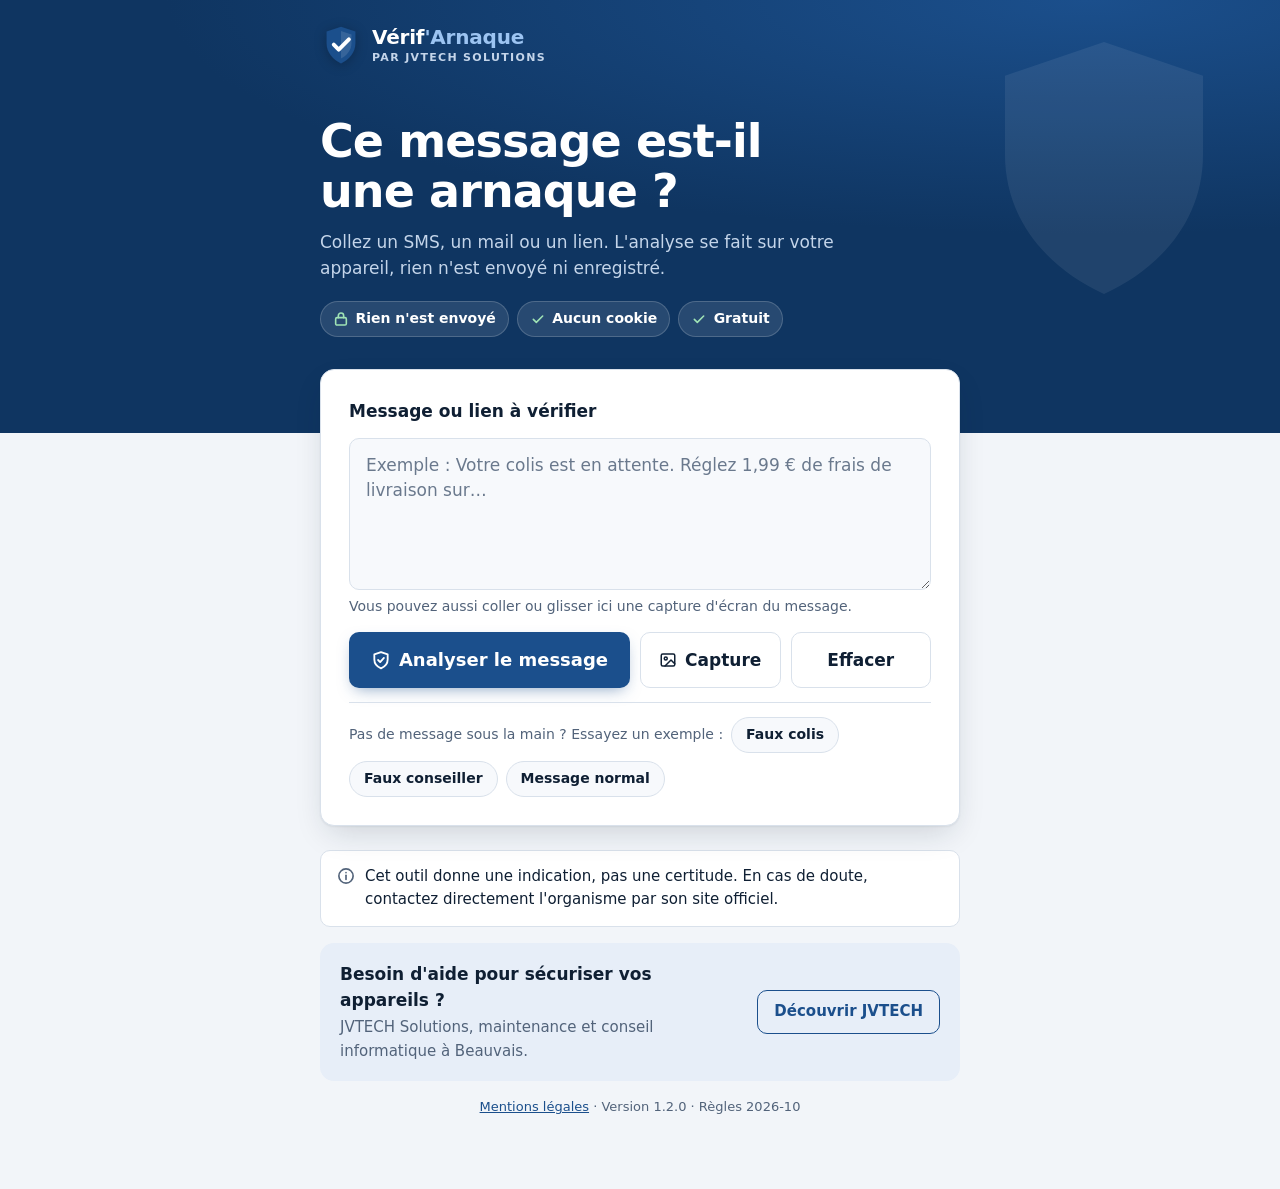
==== commit 0be81561: "Version 1.2.0 affichée sur la page et historique des versions Co-Authored-By: Claude Opus 5.5 (1M co" ====
--- a/index.html
+++ b/index.html
@@ -9,6 +9,7 @@
 <meta name="description" content="Collez un SMS, un mail ou un lien suspect : l'analyse se fait sur votre appareil, rien n'est envoyé ni enregistré. Une initiative de JVTECH Solutions.">
 <meta name="robots" content="index,follow">
 <meta name="theme-color" content="#0f3561">
+<meta name="version" content="1.2.0">
 <style>
 /* Mise en page : un bandeau bleu de confiance en haut, puis une carte de
    saisie qui le chevauche, le verdict en jauge à trois niveaux, et un bas
@@ -393,7 +394,7 @@
       </div>
       <a href="https://jvtechsolutions.fr/" rel="noopener">Découvrir JVTECH</a>
     </div>
-    <p class="mentions"><a href="https://jvtechsolutions.fr/mentions-legales/" rel="noopener">Mentions légales</a> · Règles mises à jour : <span id="version-regles">—</span></p>
+    <p class="mentions"><a href="https://jvtechsolutions.fr/mentions-legales/" rel="noopener">Mentions légales</a> · Version <span id="version-logiciel">1.2.0</span> · Règles <span id="version-regles">—</span></p>
   </footer>
 </main>
 
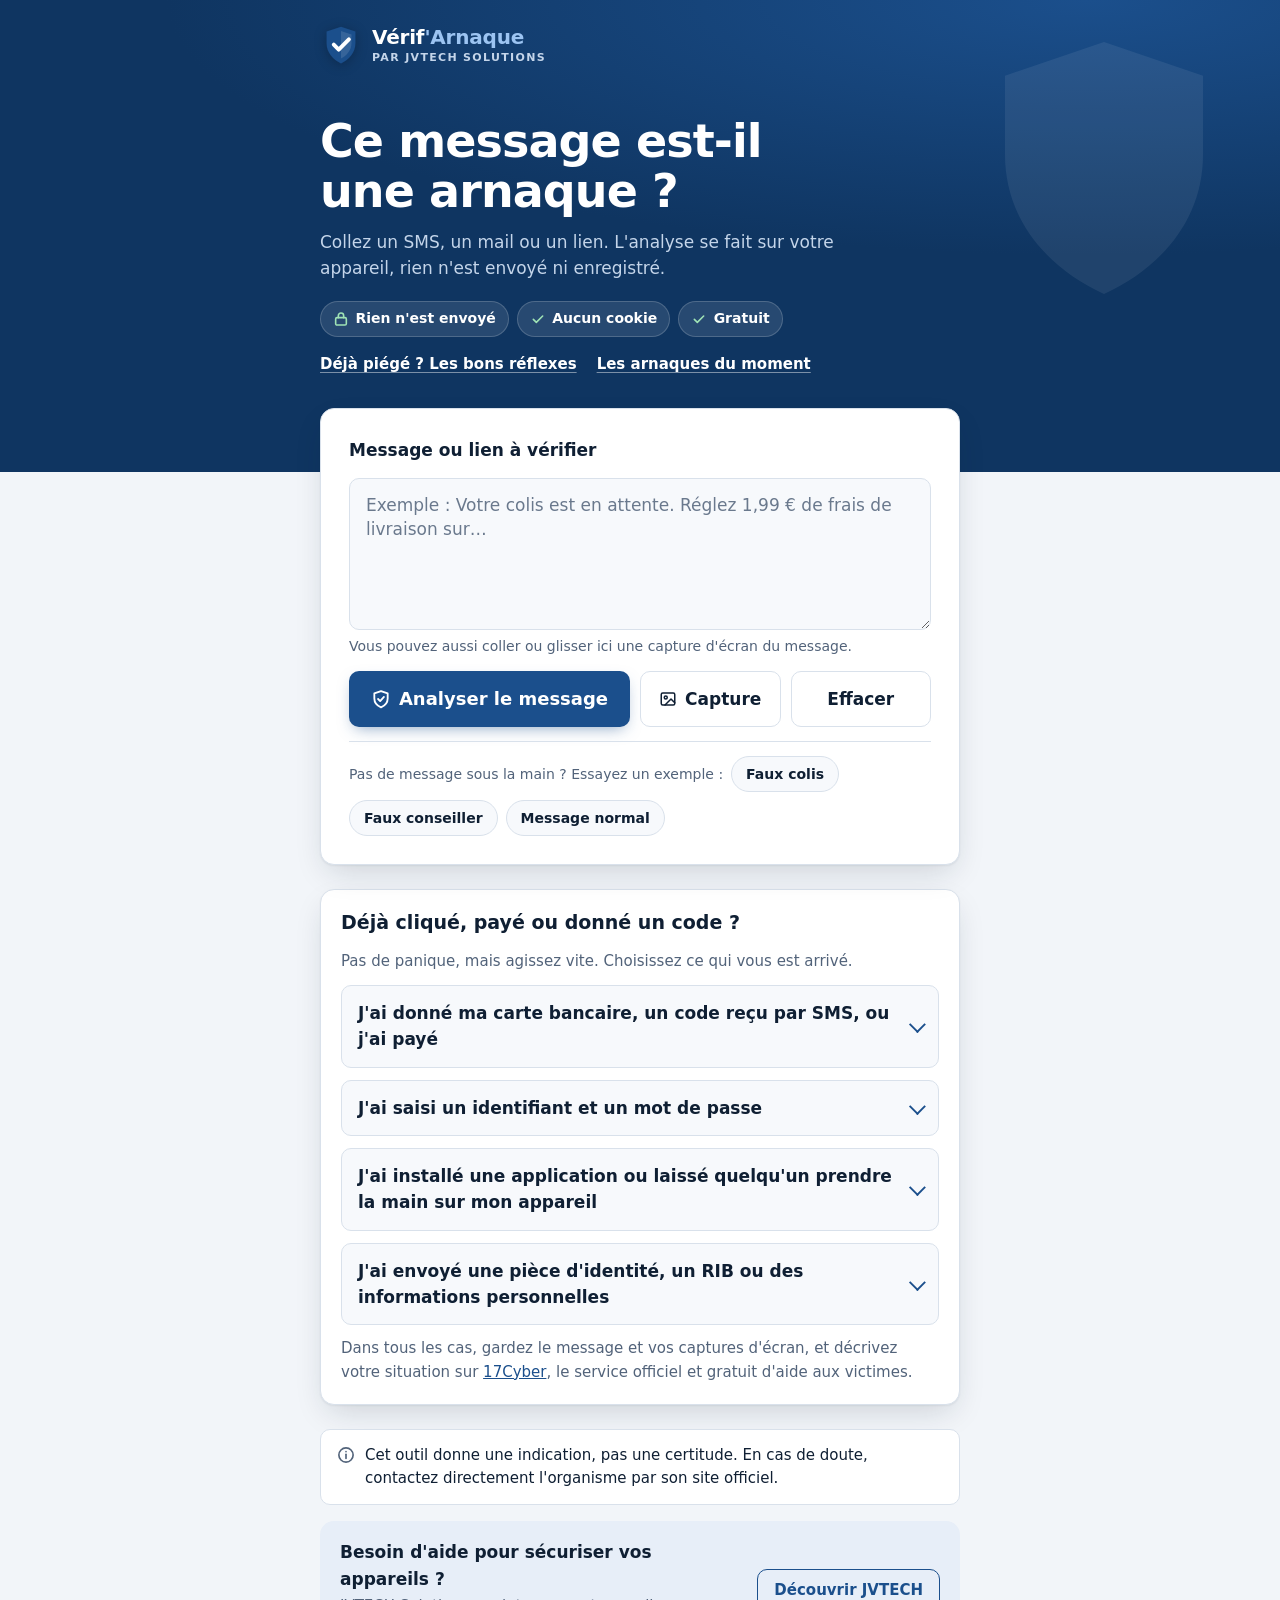
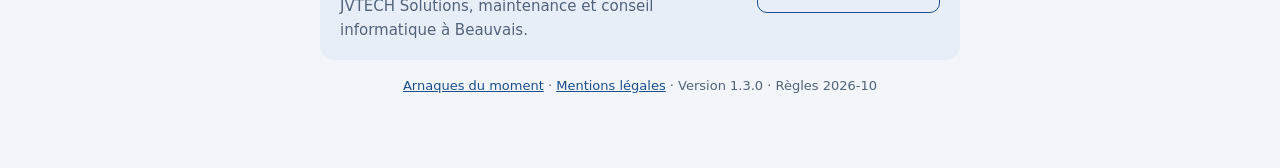
==== commit 27284bd0: "Version 1.3.0 : QR codes, parcours déjà piégé, partage, arnaques du moment, appli installable Co-Aut" ====
--- a/index.html
+++ b/index.html
@@ -9,292 +9,10 @@
 <meta name="description" content="Collez un SMS, un mail ou un lien suspect : l'analyse se fait sur votre appareil, rien n'est envoyé ni enregistré. Une initiative de JVTECH Solutions.">
 <meta name="robots" content="index,follow">
 <meta name="theme-color" content="#0f3561">
-<meta name="version" content="1.2.0">
-<style>
-/* Mise en page : un bandeau bleu de confiance en haut, puis une carte de
-   saisie qui le chevauche, le verdict en jauge à trois niveaux, et un bas
-   de page discret. Une seule colonne, pensée pour le téléphone d'abord.
-   Polices système : aucune police chargée depuis un service externe. */
-:root {
-  --bg: #f2f5f9;
-  --surface: #ffffff;
-  --surface-2: #f7f9fc;
-  --fg: #0f1f33;
-  --muted: #52637a;
-  --line: #d9e1eb;
-  --accent: #1B4F8C;
-  --accent-fg: #ffffff;
-  --accent-soft: #e7eef8;
-  --hero: #0f3561;
-  --hero-2: #1B4F8C;
-  --hero-fg: #ffffff;
-  --hero-muted: #c4d5ea;
-  --focus: #2f7fd1;
-  --ombre: 0 1px 2px rgba(15, 31, 51, .06), 0 12px 32px -8px rgba(15, 31, 51, .18);
-
-  --ok: #1d7a3b;      --ok-bg: #e6f4eb;
-  --warn: #9a5200;    --warn-bg: #fdf0df;
-  --risk: #b3261e;    --risk-bg: #fbe8e6;
-
-  --marque: #1B4F8C;
-  --font-text: system-ui, -apple-system, "Segoe UI", Roboto, "Helvetica Neue", Arial, sans-serif;
-  --font-mono: ui-monospace, "SFMono-Regular", Menlo, Consolas, monospace;
-  --radius: 14px;
-  color-scheme: light;
-}
-@media (prefers-color-scheme: dark) {
-  :root:not([data-theme="light"]) {
-    --bg: #0b131e; --surface: #132133; --surface-2: #0f1b2a; --fg: #e6edf6; --muted: #9fb0c4; --line: #26384f;
-    --accent: #7fb3ea; --accent-fg: #0b1a2c; --accent-soft: #15283f;
-    --hero: #0a2443; --hero-2: #143e70; --hero-fg: #ffffff; --hero-muted: #b4c8e2; --focus: #9cc8f2;
-    --ombre: 0 1px 2px rgba(0, 0, 0, .3), 0 12px 32px -8px rgba(0, 0, 0, .5);
-    --ok: #7fd49a; --ok-bg: #12301d; --warn: #f2b765; --warn-bg: #36260f; --risk: #f39b93; --risk-bg: #3a1916;
-    --marque: #2a6bb5;
-    color-scheme: dark;
-  }
-}
-:root[data-theme="dark"] {
-  --bg: #0b131e; --surface: #132133; --surface-2: #0f1b2a; --fg: #e6edf6; --muted: #9fb0c4; --line: #26384f;
-  --accent: #7fb3ea; --accent-fg: #0b1a2c; --accent-soft: #15283f;
-  --hero: #0a2443; --hero-2: #143e70; --hero-fg: #ffffff; --hero-muted: #b4c8e2; --focus: #9cc8f2;
-  --ombre: 0 1px 2px rgba(0, 0, 0, .3), 0 12px 32px -8px rgba(0, 0, 0, .5);
-  --ok: #7fd49a; --ok-bg: #12301d; --warn: #f2b765; --warn-bg: #36260f; --risk: #f39b93; --risk-bg: #3a1916;
-  --marque: #2a6bb5;
-  color-scheme: dark;
-}
-
-* { box-sizing: border-box; }
-[hidden] { display: none !important; }
-html { -webkit-text-size-adjust: 100%; }
-body {
-  margin: 0;
-  background: var(--bg);
-  color: var(--fg);
-  font: 400 1.0625rem/1.55 var(--font-text);
-}
-a { color: var(--accent); }
-:focus-visible { outline: 3px solid var(--focus); outline-offset: 2px; }
-.conteneur {
-  max-width: 42rem;
-  margin: 0 auto;
-  padding-left: max(16px, env(safe-area-inset-left, 0px));
-  padding-right: max(16px, env(safe-area-inset-right, 0px));
-}
-h1, h2 { text-wrap: balance; }
-
-/* Bandeau */
-.bandeau {
-  position: relative;
-  overflow: hidden;
-  background: radial-gradient(120% 90% at 85% 0%, var(--hero-2) 0%, var(--hero) 60%);
-  color: var(--hero-fg);
-}
-.bandeau .conteneur { position: relative; padding-block: 1.25rem 5.5rem; }
-.filigrane {
-  position: absolute; right: -3rem; top: 2.5rem;
-  width: 15rem; height: 15rem; opacity: .07; pointer-events: none;
-}
-.logo { display: inline-flex; align-items: center; gap: .625rem; text-decoration: none; color: var(--hero-fg); }
-.logo svg { flex: none; filter: drop-shadow(0 2px 6px rgba(0,0,0,.25)); }
-.logo-texte { display: flex; flex-direction: column; line-height: 1.1; }
-.logo-nom { font-size: 1.25rem; font-weight: 800; letter-spacing: -.01em; }
-.logo-nom span { color: #9cc4f2; }
-.logo-sous { font-size: .6875rem; font-weight: 600; letter-spacing: .12em; text-transform: uppercase; color: var(--hero-muted); margin-top: .2rem; }
-.bandeau h1 {
-  font-size: clamp(2rem, 8vw, 2.875rem);
-  line-height: 1.08;
-  letter-spacing: -.02em;
-  font-weight: 800;
-  margin: 2rem 0 .75rem;
-  max-width: 20ch;
-}
-.sous-titre { margin: 0; color: var(--hero-muted); font-size: 1.0625rem; max-width: 34rem; }
-.garanties { list-style: none; margin: 1.25rem 0 0; padding: 0; display: flex; flex-wrap: wrap; gap: .5rem; }
-.garanties li {
-  display: inline-flex; align-items: center; gap: .4rem;
-  padding: .375rem .75rem; border-radius: 999px;
-  background: rgba(255,255,255,.1); border: 1px solid rgba(255,255,255,.18);
-  font-size: .875rem; font-weight: 600;
-}
-.garanties svg { flex: none; color: #9fe3b5; }
-
-/* Carte de saisie */
-.principal { display: flex; flex-direction: column; gap: 1.5rem; padding-block: 0 2.5rem; }
-.carte {
-  background: var(--surface);
-  border: 1px solid var(--line);
-  border-radius: var(--radius);
-  box-shadow: var(--ombre);
-}
-.saisie { margin-top: -4rem; position: relative; padding: 1.25rem; display: flex; flex-direction: column; gap: .875rem; }
-label[for="message"] { font-weight: 700; font-size: 1.0625rem; }
-.depot { display: flex; flex-direction: column; gap: .375rem; }
-textarea {
-  width: 100%;
-  min-height: 9.5rem;
-  resize: vertical;
-  padding: .875rem 1rem;
-  border: 1.5px solid var(--line);
-  border-radius: 10px;
-  background: var(--surface-2);
-  color: var(--fg);
-  font: inherit;
-  line-height: 1.45;
-}
-textarea::placeholder { color: var(--muted); opacity: .85; }
-textarea:focus { border-color: var(--accent); background: var(--surface); outline: none; box-shadow: 0 0 0 3px var(--accent-soft); }
-.depot.survol textarea { border-color: var(--accent); border-style: dashed; background: var(--accent-soft); }
-.depot-aide { margin: 0; font-size: .875rem; color: var(--muted); }
-.actions { display: grid; grid-template-columns: 1fr 1fr; gap: .625rem; }
-button {
-  font: inherit; font-weight: 600;
-  min-height: 3rem;
-  padding: .625rem 1rem;
-  border-radius: 10px;
-  cursor: pointer;
-}
-.btn-principal {
-  grid-column: 1 / -1;
-  display: inline-flex; align-items: center; justify-content: center; gap: .5rem;
-  min-height: 3.5rem;
-  border: 0;
-  background: var(--accent);
-  color: var(--accent-fg);
-  font-size: 1.125rem; font-weight: 700;
-  box-shadow: 0 6px 16px -6px rgba(27, 79, 140, .55);
-  transition: transform .1s ease, filter .15s ease;
-}
-.btn-principal:hover { filter: brightness(1.08); }
-.btn-principal:active { transform: translateY(1px); }
-.btn-secondaire {
-  display: inline-flex; align-items: center; justify-content: center; gap: .5rem;
-  border: 1.5px solid var(--line);
-  background: var(--surface);
-  color: var(--fg);
-}
-.btn-secondaire:hover { border-color: var(--accent); color: var(--accent); }
-.exemples {
-  display: flex; flex-wrap: wrap; gap: .5rem; align-items: center;
-  padding-top: .875rem; border-top: 1px solid var(--line);
-  font-size: .875rem; color: var(--muted);
-}
-.exemples span { width: 100%; }
-.exemples button {
-  min-height: 2.25rem; padding: .25rem .875rem; font-weight: 600; font-size: .875rem;
-  border: 1px solid var(--line); background: var(--surface-2); color: var(--fg); border-radius: 999px;
-}
-.exemples button:hover { border-color: var(--accent); color: var(--accent); }
-.erreur { margin: 0; color: var(--risk); font-size: .9375rem; font-weight: 600; }
-.image-etat {
-  display: flex; gap: .75rem; align-items: center;
-  padding: .625rem; border: 1px solid var(--line); border-radius: 10px; background: var(--surface-2);
-}
-.image-etat img { width: 3.5rem; height: 3.5rem; object-fit: cover; border-radius: 6px; flex: none; background: var(--bg); }
-.image-etat p { margin: 0; font-size: .9375rem; min-width: 0; }
-.note { margin: 0; padding: .625rem .875rem; font-size: .9375rem; background: var(--warn-bg); color: var(--fg); border-radius: 8px; }
-
-/* Résultat */
-.resultat { display: flex; flex-direction: column; gap: 1rem; scroll-margin-top: 1rem; }
-.verdict { overflow: hidden; }
-.verdict-tete {
-  display: flex; gap: .875rem; align-items: flex-start;
-  padding: 1.125rem 1.25rem;
-  border-bottom: 1px solid var(--line);
-}
-.verdict-tete svg { flex: none; width: 2.5rem; height: 2.5rem; }
-.verdict-texte { min-width: 0; }
-.verdict-niveau { display: block; font-size: 1.5rem; font-weight: 800; line-height: 1.2; letter-spacing: -.01em; }
-.verdict-tete p { margin: .375rem 0 0; color: var(--fg); }
-.niveau-faible .verdict-tete { background: var(--ok-bg); color: var(--ok); }
-.niveau-moyen .verdict-tete { background: var(--warn-bg); color: var(--warn); }
-.niveau-eleve .verdict-tete { background: var(--risk-bg); color: var(--risk); }
-
-.jauge { padding: 1rem 1.25rem 1.125rem; display: flex; flex-direction: column; gap: .5rem; }
-.jauge-barres { display: grid; grid-template-columns: repeat(3, 1fr); gap: .375rem; }
-.jauge-barres span {
-  height: .625rem; border-radius: 999px; background: var(--line);
-}
-.jauge-libelles { display: grid; grid-template-columns: repeat(3, 1fr); gap: .375rem; font-size: .8125rem; color: var(--muted); font-weight: 600; }
-.jauge-libelles span:nth-child(2) { text-align: center; }
-.jauge-libelles span:nth-child(3) { text-align: right; }
-.niveau-faible .jauge-barres span:nth-child(1) { background: var(--ok); }
-.niveau-moyen .jauge-barres span:nth-child(-n+2) { background: var(--warn); }
-.niveau-eleve .jauge-barres span { background: var(--risk); }
-.niveau-faible .jauge-libelles span:nth-child(1) { color: var(--ok); }
-.niveau-moyen .jauge-libelles span:nth-child(2) { color: var(--warn); }
-.niveau-eleve .jauge-libelles span:nth-child(3) { color: var(--risk); }
-.score { font-size: .875rem; color: var(--muted); margin: .25rem 0 0; font-variant-numeric: tabular-nums; }
-
-.bloc { padding: 1.125rem 1.25rem 1.25rem; display: flex; flex-direction: column; gap: .75rem; }
-.bloc h2 { font-size: 1.1875rem; margin: 0; }
-.raisons, .gestes { margin: 0; padding: 0; list-style: none; display: flex; flex-direction: column; gap: .5rem; }
-.raisons li {
-  display: grid; grid-template-columns: 1fr auto; gap: .25rem .75rem; align-items: start;
-  padding: .75rem .875rem;
-  background: var(--surface-2);
-  border: 1px solid var(--line);
-  border-radius: 10px;
-  min-width: 0;
-}
-.raisons .points {
-  grid-column: 2; grid-row: 1;
-  font-size: .8125rem; font-weight: 700; font-variant-numeric: tabular-nums;
-  padding: .125rem .5rem; border-radius: 999px;
-  background: var(--accent-soft); color: var(--accent);
-}
-.raisons .extrait { grid-column: 1 / -1; font-size: .875rem; color: var(--muted); overflow-wrap: anywhere; }
-.raisons .extrait code { font-family: var(--font-mono); font-size: .8125rem; }
-.raisons li.aucune { display: block; color: var(--muted); }
-.gestes { counter-reset: geste; gap: .75rem; }
-.gestes li { display: flex; gap: .75rem; align-items: flex-start; counter-increment: geste; }
-.gestes li::before {
-  content: counter(geste);
-  flex: none; width: 1.75rem; height: 1.75rem; border-radius: 50%;
-  display: grid; place-items: center;
-  background: var(--accent); color: var(--accent-fg);
-  font-size: .875rem; font-weight: 700; font-variant-numeric: tabular-nums;
-}
-.gestes li span { padding-top: .1rem; min-width: 0; }
-
-/* Bas de page */
-footer { display: flex; flex-direction: column; gap: 1rem; font-size: .9375rem; padding-bottom: 2rem; }
-.avertissement {
-  margin: 0; padding: .875rem 1rem;
-  display: flex; gap: .625rem; align-items: flex-start;
-  border-radius: 10px; background: var(--surface); border: 1px solid var(--line);
-}
-.avertissement svg { flex: none; margin-top: .15rem; color: var(--muted); }
-.jvtech {
-  display: flex; flex-wrap: wrap; align-items: center; justify-content: space-between; gap: .875rem 1.25rem;
-  padding: 1.125rem 1.25rem;
-  border-radius: var(--radius);
-  background: var(--accent-soft);
-}
-.jvtech div { display: flex; flex-direction: column; gap: .2rem; min-width: 0; flex: 1 1 16rem; }
-.jvtech strong { font-size: 1.0625rem; }
-.jvtech span { color: var(--muted); }
-.jvtech a {
-  flex: none; display: inline-flex; align-items: center; min-height: 2.75rem; padding: .5rem 1rem;
-  border-radius: 10px; border: 1.5px solid var(--accent); color: var(--accent);
-  font-weight: 700; text-decoration: none;
-}
-.jvtech a:hover { background: var(--accent); color: var(--accent-fg); }
-.mentions { color: var(--muted); font-size: .8125rem; margin: 0; text-align: center; }
-
-@media (min-width: 720px) {
-  .bandeau .conteneur { padding-block: 1.5rem 6rem; }
-  .bandeau h1 { margin-top: 2.75rem; }
-  .filigrane { right: 2rem; top: 1.5rem; width: 18rem; height: 18rem; }
-  .saisie { padding: 1.75rem; }
-  .actions { grid-template-columns: 2fr 1fr 1fr; }
-  .btn-principal { grid-column: auto; }
-  .exemples span { width: auto; }
-}
-@media (prefers-reduced-motion: no-preference) {
-  .resultat:not([hidden]) { animation: apparition .3s ease-out; }
-  @keyframes apparition { from { opacity: .3; transform: translateY(6px); } to { opacity: 1; transform: none; } }
-}
-</style>
+<meta name="version" content="1.3.0">
+<link rel="stylesheet" href="style.css">
+<link rel="manifest" href="manifest.webmanifest">
+<link rel="apple-touch-icon" href="logo/icone-180.png">
 </head>
 <body>
 <header class="bandeau">
@@ -317,6 +35,10 @@
       <li><svg width="16" height="16" viewBox="0 0 24 24" fill="none" stroke="currentColor" stroke-width="2.4" stroke-linecap="round" stroke-linejoin="round" aria-hidden="true"><path d="m5 12.5 4.5 4.5L19 7.5"></path></svg>Aucun cookie</li>
       <li><svg width="16" height="16" viewBox="0 0 24 24" fill="none" stroke="currentColor" stroke-width="2.4" stroke-linecap="round" stroke-linejoin="round" aria-hidden="true"><path d="m5 12.5 4.5 4.5L19 7.5"></path></svg>Gratuit</li>
     </ul>
+    <nav class="raccourcis" aria-label="Raccourcis">
+      <a href="#deja-pris">Déjà piégé ? Les bons réflexes</a>
+      <a href="arnaques.html">Les arnaques du moment</a>
+    </nav>
   </div>
 </header>
 
@@ -380,6 +102,65 @@
       <h2>Que faire ?</h2>
       <ol class="gestes" id="gestes"></ol>
     </div>
+
+    <div class="carte bloc partage">
+      <h2>Prévenir un proche</h2>
+      <p class="bloc-aide">Partagez le verdict à quelqu'un qui a reçu le même message. Le texte de votre message n'est pas inclus.</p>
+      <div class="partage-boutons">
+        <button type="button" class="btn-secondaire" id="partager">
+          <svg width="18" height="18" viewBox="0 0 24 24" fill="none" stroke="currentColor" stroke-width="2" stroke-linecap="round" stroke-linejoin="round" aria-hidden="true"><circle cx="18" cy="5" r="2.5"></circle><circle cx="6" cy="12" r="2.5"></circle><circle cx="18" cy="19" r="2.5"></circle><path d="m8.2 10.8 7.6-4.4M8.2 13.2l7.6 4.4"></path></svg>
+          Partager le résultat
+        </button>
+        <button type="button" class="btn-secondaire" id="copier">
+          <svg width="18" height="18" viewBox="0 0 24 24" fill="none" stroke="currentColor" stroke-width="2" stroke-linecap="round" stroke-linejoin="round" aria-hidden="true"><rect x="8" y="8" width="12" height="12" rx="2"></rect><path d="M16 8V6a2 2 0 0 0-2-2H6a2 2 0 0 0-2 2v8a2 2 0 0 0 2 2h2"></path></svg>
+          Copier
+        </button>
+      </div>
+      <p class="partage-etat" id="partage-etat" role="status"></p>
+    </div>
+  </section>
+
+  <section class="carte bloc victime" id="deja-pris" aria-labelledby="titre-deja-pris">
+    <h2 id="titre-deja-pris">Déjà cliqué, payé ou donné un code&nbsp;?</h2>
+    <p class="bloc-aide">Pas de panique, mais agissez vite. Choisissez ce qui vous est arrivé.</p>
+    <details>
+      <summary>J'ai donné ma carte bancaire, un code reçu par SMS, ou j'ai payé</summary>
+      <ol class="gestes">
+        <li><span><strong>Appelez tout de suite votre banque</strong> pour faire opposition sur votre carte : le numéro est au dos de la carte ou dans l'application. À défaut, le serveur interbancaire d'opposition répond 7 jours sur 7 au <a href="tel:+33892705705">0 892 705 705</a> (appel payant).</span></li>
+        <li><span>Si quelqu'un vous appelle « de la part de votre banque », raccrochez et rappelez vous-même le numéro habituel.</span></li>
+        <li><span>Demandez par écrit à votre banque de contester les paiements que vous n'avez pas autorisés.</span></li>
+        <li><span>Portez plainte au commissariat ou à la gendarmerie avec vos captures d'écran. Pour un conseil, Info Escroqueries répond au <a href="tel:+33805805817">0 805 805 817</a> (appel gratuit).</span></li>
+      </ol>
+    </details>
+    <details>
+      <summary>J'ai saisi un identifiant et un mot de passe</summary>
+      <ol class="gestes">
+        <li><span><strong>Changez tout de suite ce mot de passe</strong>, en passant par le site ou l'application officielle, jamais par le lien du message.</span></li>
+        <li><span>Changez-le aussi partout où vous utilisiez le même.</span></li>
+        <li><span>Activez la double vérification (un code de confirmation à chaque connexion) si le service le propose.</span></li>
+        <li><span>Vérifiez l'activité récente du compte et vos coordonnées (adresse mail, téléphone) : l'escroc a pu les changer.</span></li>
+        <li><span>S'il s'agit de votre messagerie ou d'un réseau social, prévenez vos contacts de se méfier des messages envoyés en votre nom.</span></li>
+      </ol>
+    </details>
+    <details>
+      <summary>J'ai installé une application ou laissé quelqu'un prendre la main sur mon appareil</summary>
+      <ol class="gestes">
+        <li><span><strong>Raccrochez et coupez internet</strong> (mode avion ou Wi-Fi coupé).</span></li>
+        <li><span>Désinstallez l'application installée à la demande de l'inconnu (AnyDesk, TeamViewer ou autre).</span></li>
+        <li><span>Depuis un autre appareil, changez vos mots de passe importants : banque, messagerie.</span></li>
+        <li><span>Prévenez votre banque, surtout si vous vous êtes connecté à votre compte pendant l'appel.</span></li>
+        <li><span>Faites vérifier l'appareil avant de vous en resservir : <a href="https://jvtechsolutions.fr/" rel="noopener">JVTECH Solutions</a> peut le contrôler et le nettoyer.</span></li>
+      </ol>
+    </details>
+    <details>
+      <summary>J'ai envoyé une pièce d'identité, un RIB ou des informations personnelles</summary>
+      <ol class="gestes">
+        <li><span><strong>Portez plainte</strong> en joignant les preuves : le récépissé vous protégera si quelqu'un utilise votre identité.</span></li>
+        <li><span>Méfiez-vous des appels qui suivront : les escrocs se servent de ces informations pour paraître crédibles.</span></li>
+        <li><span>Surveillez vos comptes et votre courrier (crédits ou abonnements ouverts à votre nom).</span></li>
+      </ol>
+    </details>
+    <p class="bloc-aide">Dans tous les cas, gardez le message et vos captures d'écran, et décrivez votre situation sur <a href="https://www.17cyber.gouv.fr/" rel="noopener">17Cyber</a>, le service officiel et gratuit d'aide aux victimes.</p>
   </section>
 
   <footer>
@@ -394,7 +175,11 @@
       </div>
       <a href="https://jvtechsolutions.fr/" rel="noopener">Découvrir JVTECH</a>
     </div>
-    <p class="mentions"><a href="https://jvtechsolutions.fr/mentions-legales/" rel="noopener">Mentions légales</a> · Version <span id="version-logiciel">1.2.0</span> · Règles <span id="version-regles">—</span></p>
+    <div class="installer" id="bloc-installer" hidden>
+      <span>Gardez Vérif'Arnaque sur votre écran d'accueil, il marche même sans internet.</span>
+      <button type="button" class="btn-secondaire" id="installer">Installer l'appli</button>
+    </div>
+    <p class="mentions"><a href="arnaques.html">Arnaques du moment</a> · <a href="https://jvtechsolutions.fr/mentions-legales/" rel="noopener">Mentions légales</a> · Version <span id="version-logiciel">1.3.0</span> · Règles <span id="version-regles">—</span></p>
   </footer>
 </main>
 
@@ -572,13 +357,14 @@
       "Ne cliquez pas sur le lien et ne répondez pas.",
       "Vérifiez auprès de l'organisme par son site officiel ou son numéro habituel, jamais par celui indiqué dans le message.",
       "S'il s'agit d'un SMS, transférez-le gratuitement au 33700 (" + L.l33700 + ").",
-      "S'il s'agit d'un mail, signalez-le sur " + L.spam + "."
+      "S'il s'agit d'un mail, signalez-le sur " + L.spam + ".",
+      "Vous avez déjà cliqué ou répondu ? <a href=\"#deja-pris\">Voici les bons réflexes</a>."
     ],
     eleve: [
       "Ne cliquez sur rien, ne donnez aucun code et ne payez rien.",
       "Transférez le SMS au 33700 (" + L.l33700 + ") ou signalez le mail sur " + L.spam + ", puis supprimez-le.",
       "Signalez l'arnaque sur " + L.cyber + ", le service officiel d'aide aux victimes.",
-      "Si vous avez déjà saisi des informations bancaires ou un code, appelez tout de suite votre banque pour bloquer votre carte."
+      "Si vous avez déjà saisi des informations bancaires ou un code, appelez tout de suite votre banque pour bloquer votre carte. <a href=\"#deja-pris\">Voir tous les bons réflexes</a>."
     ]
   };
   var ICONES = {
@@ -599,6 +385,7 @@
 
   function echapperHTML(s) { return String(s).replace(/[&<>"]/g, function (c) { return { "&": "&amp;", "<": "&lt;", ">": "&gt;", '"': "&quot;" }[c]; }); }
 
+  var dernier = null;
   function afficher(res) {
     var t = TEXTES[res.niveau];
     var v = document.getElementById("verdict");
@@ -621,6 +408,8 @@
     // Conseils propres aux signaux repérés, puis gestes du niveau
     var propres = res.signaux.filter(function (x) { return x.conseil; }).map(function (x) { return echapperHTML(x.conseil); });
     document.getElementById("gestes").innerHTML = propres.concat(GESTES[res.niveau]).map(function (g) { return "<li><span>" + g + "</span></li>"; }).join("");
+    dernier = res;
+    document.getElementById("partage-etat").textContent = "";
     zone.hidden = false;
   }
 
@@ -659,19 +448,26 @@
     msgImage.textContent = "Lecture du texte de l'image sur votre appareil…";
     LectureImage.lire(f, function (p) {
       msgImage.textContent = "Lecture du texte de l'image sur votre appareil… " + Math.round(p * 100) + " %";
-    }).then(function (texte) {
-      texte = texte.trim();
-      if (!texte) {
+    }).then(function (r) {
+      var texte = (r.texte || "").trim();
+      var codes = r.codes;
+      if (r.texte === null && !codes.length) {
+        msgImage.textContent = "L'image n'a pas pu être lue. Essayez une autre capture, ou recopiez le message.";
+        return;
+      }
+      if (!texte && !codes.length) {
         msgImage.textContent = "Aucun texte n'a pu être lu dans cette image. Essayez une capture plus nette, ou recopiez le message.";
         return;
       }
+      // Le contenu du QR code est ajouté au texte pour que son lien soit analysé, sans jamais l'ouvrir
+      codes.forEach(function (c) { texte += (texte ? "\n\n" : "") + "Lien du QR code : " + c; });
       champ.value = texte;
-      msgImage.textContent = "Texte lu dans l'image et placé ci-dessus. La lecture peut faire des erreurs : corrigez-le si besoin, puis relancez l'analyse.";
+      msgImage.textContent = codes.length
+        ? "QR code trouvé dans l'image : son contenu a été ajouté ci-dessus pour être vérifié. Nous ne l'avons pas ouvert, ne le scannez pas avant d'avoir lu le verdict."
+        : "Texte lu dans l'image et placé ci-dessus. La lecture peut faire des erreurs : corrigez-le si besoin, puis relancez l'analyse.";
       afficher(Detecteur.analyser(texte, REGLES));
       zone.scrollIntoView({ behavior: "smooth", block: "start" });
-    }).catch(function () {
-      msgImage.textContent = "L'image n'a pas pu être lue. Essayez une autre capture, ou recopiez le message.";
-    }).then(function () { lectureEnCours = false; });
+    }).catch(function () {}).then(function () { lectureEnCours = false; });
   }
 
   document.getElementById("ajouter-image").addEventListener("click", function () { fichier.click(); });
@@ -705,6 +501,75 @@
     afficher(Detecteur.analyser(champ.value, REGLES));
   });
 
+  /* Partage du verdict : seuls le niveau et les raisons partent, jamais le message */
+  var etatPartage = document.getElementById("partage-etat");
+  var adresseSite = /^https?:$/.test(location.protocol) && window.top === window ? location.origin + location.pathname.replace(/index\.html$/, "") : "";
+  function texteResultat() {
+    var t = "Vérif'Arnaque : " + TEXTES[dernier.niveau].titre.toLowerCase() + " pour ce message.";
+    if (dernier.signaux.length) t += "\n" + dernier.signaux.map(function (s) { return "• " + s.raison; }).join("\n");
+    t += "\n" + TEXTES[dernier.niveau].message;
+    t += "\nVérifiez vos messages gratuitement, rien n'est envoyé" + (adresseSite ? " : " + adresseSite : " sur Vérif'Arnaque de JVTECH Solutions.");
+    return t;
+  }
+  function copier(t) {
+    var ok = function () { etatPartage.textContent = "Résultat copié : collez-le dans un SMS ou un mail."; };
+    if (navigator.clipboard && window.isSecureContext) {
+      return navigator.clipboard.writeText(t).then(ok, function () { copierAncien(t) ? ok() : echec(); });
+    }
+    copierAncien(t) ? ok() : echec();
+  }
+  function copierAncien(t) {
+    var z = document.createElement("textarea");
+    z.value = t; z.setAttribute("readonly", ""); z.style.position = "fixed"; z.style.opacity = "0";
+    document.body.appendChild(z); z.select();
+    var ok = false; try { ok = document.execCommand("copy"); } catch (e) {}
+    document.body.removeChild(z);
+    return ok;
+  }
+  function echec() { etatPartage.textContent = "La copie n'a pas marché sur cet appareil."; }
+  document.getElementById("copier").addEventListener("click", function () { if (dernier) copier(texteResultat()); });
+  document.getElementById("partager").addEventListener("click", function () {
+    if (!dernier) return;
+    var t = texteResultat();
+    if (navigator.share) {
+      navigator.share({ title: "Vérif'Arnaque", text: t }).catch(function (e) { if (e && e.name !== "AbortError") copier(t); });
+    } else copier(t);
+  });
+
+  /* Installation sur l'écran d'accueil et fonctionnement hors connexion */
+  var invite = null;
+  var blocInstaller = document.getElementById("bloc-installer");
+  window.addEventListener("beforeinstallprompt", function (e) { e.preventDefault(); invite = e; blocInstaller.hidden = false; });
+  window.addEventListener("appinstalled", function () { blocInstaller.hidden = true; });
+  document.getElementById("installer").addEventListener("click", function () {
+    if (!invite) return;
+    invite.prompt();
+    invite.userChoice.then(function () { invite = null; blocInstaller.hidden = true; });
+  });
+  var local = location.hostname === "localhost" || location.hostname === "127.0.0.1";
+  if ("serviceWorker" in navigator && window.top === window && (location.protocol === "https:" || local)) {
+    navigator.serviceWorker.register("sw.js").catch(function () {});
+  }
+
+  /* Message ou capture partagé depuis une autre appli (appli installée sur Android).
+     Le service de la page le garde sur l'appareil le temps de l'afficher ici. */
+  if (/[?&]partage=1/.test(location.search) && window.caches) {
+    history.replaceState(null, "", location.pathname);
+    caches.open("verif-partage").then(function (c) {
+      return Promise.all([c.match("texte"), c.match("image")]).then(function (r) {
+        c.delete("texte"); c.delete("image");
+        return Promise.all([r[0] ? r[0].text() : "", r[1] ? r[1].blob() : null]);
+      });
+    }).then(function (r) {
+      if (r[1] && /^image\//.test(r[1].type)) { traiterImage(r[1]); return; }
+      if (r[0].trim()) {
+        champ.value = r[0].trim();
+        verifierLienImage();
+        afficher(Detecteur.analyser(champ.value, REGLES));
+      }
+    }).catch(function () {});
+  }
+
 })();
 </script>
 </body>
--- a/style.css
+++ b/style.css
@@ -0,0 +1,317 @@
+/* Mise en page : un bandeau bleu de confiance en haut, puis une carte de
+   saisie qui le chevauche, le verdict en jauge à trois niveaux, et un bas
+   de page discret. Une seule colonne, pensée pour le téléphone d'abord.
+   Polices système : aucune police chargée depuis un service externe. */
+:root {
+  --bg: #f2f5f9;
+  --surface: #ffffff;
+  --surface-2: #f7f9fc;
+  --fg: #0f1f33;
+  --muted: #52637a;
+  --line: #d9e1eb;
+  --accent: #1B4F8C;
+  --accent-fg: #ffffff;
+  --accent-soft: #e7eef8;
+  --hero: #0f3561;
+  --hero-2: #1B4F8C;
+  --hero-fg: #ffffff;
+  --hero-muted: #c4d5ea;
+  --focus: #2f7fd1;
+  --ombre: 0 1px 2px rgba(15, 31, 51, .06), 0 12px 32px -8px rgba(15, 31, 51, .18);
+
+  --ok: #1d7a3b;      --ok-bg: #e6f4eb;
+  --warn: #9a5200;    --warn-bg: #fdf0df;
+  --risk: #b3261e;    --risk-bg: #fbe8e6;
+
+  --marque: #1B4F8C;
+  --font-text: system-ui, -apple-system, "Segoe UI", Roboto, "Helvetica Neue", Arial, sans-serif;
+  --font-mono: ui-monospace, "SFMono-Regular", Menlo, Consolas, monospace;
+  --radius: 14px;
+  color-scheme: light;
+}
+@media (prefers-color-scheme: dark) {
+  :root:not([data-theme="light"]) {
+    --bg: #0b131e; --surface: #132133; --surface-2: #0f1b2a; --fg: #e6edf6; --muted: #9fb0c4; --line: #26384f;
+    --accent: #7fb3ea; --accent-fg: #0b1a2c; --accent-soft: #15283f;
+    --hero: #0a2443; --hero-2: #143e70; --hero-fg: #ffffff; --hero-muted: #b4c8e2; --focus: #9cc8f2;
+    --ombre: 0 1px 2px rgba(0, 0, 0, .3), 0 12px 32px -8px rgba(0, 0, 0, .5);
+    --ok: #7fd49a; --ok-bg: #12301d; --warn: #f2b765; --warn-bg: #36260f; --risk: #f39b93; --risk-bg: #3a1916;
+    --marque: #2a6bb5;
+    color-scheme: dark;
+  }
+}
+:root[data-theme="dark"] {
+  --bg: #0b131e; --surface: #132133; --surface-2: #0f1b2a; --fg: #e6edf6; --muted: #9fb0c4; --line: #26384f;
+  --accent: #7fb3ea; --accent-fg: #0b1a2c; --accent-soft: #15283f;
+  --hero: #0a2443; --hero-2: #143e70; --hero-fg: #ffffff; --hero-muted: #b4c8e2; --focus: #9cc8f2;
+  --ombre: 0 1px 2px rgba(0, 0, 0, .3), 0 12px 32px -8px rgba(0, 0, 0, .5);
+  --ok: #7fd49a; --ok-bg: #12301d; --warn: #f2b765; --warn-bg: #36260f; --risk: #f39b93; --risk-bg: #3a1916;
+  --marque: #2a6bb5;
+  color-scheme: dark;
+}
+
+* { box-sizing: border-box; }
+[hidden] { display: none !important; }
+html { -webkit-text-size-adjust: 100%; }
+body {
+  margin: 0;
+  background: var(--bg);
+  color: var(--fg);
+  font: 400 1.0625rem/1.55 var(--font-text);
+}
+a { color: var(--accent); }
+:focus-visible { outline: 3px solid var(--focus); outline-offset: 2px; }
+.conteneur {
+  max-width: 42rem;
+  margin: 0 auto;
+  padding-left: max(16px, env(safe-area-inset-left, 0px));
+  padding-right: max(16px, env(safe-area-inset-right, 0px));
+}
+h1, h2 { text-wrap: balance; }
+
+/* Bandeau */
+.bandeau {
+  position: relative;
+  overflow: hidden;
+  background: radial-gradient(120% 90% at 85% 0%, var(--hero-2) 0%, var(--hero) 60%);
+  color: var(--hero-fg);
+}
+.bandeau .conteneur { position: relative; padding-block: 1.25rem 5.5rem; }
+.filigrane {
+  position: absolute; right: -3rem; top: 2.5rem;
+  width: 15rem; height: 15rem; opacity: .07; pointer-events: none;
+}
+.logo { display: inline-flex; align-items: center; gap: .625rem; text-decoration: none; color: var(--hero-fg); }
+.logo svg { flex: none; filter: drop-shadow(0 2px 6px rgba(0,0,0,.25)); }
+.logo-texte { display: flex; flex-direction: column; line-height: 1.1; }
+.logo-nom { font-size: 1.25rem; font-weight: 800; letter-spacing: -.01em; }
+.logo-nom span { color: #9cc4f2; }
+.logo-sous { font-size: .6875rem; font-weight: 600; letter-spacing: .12em; text-transform: uppercase; color: var(--hero-muted); margin-top: .2rem; }
+.bandeau h1 {
+  font-size: clamp(2rem, 8vw, 2.875rem);
+  line-height: 1.08;
+  letter-spacing: -.02em;
+  font-weight: 800;
+  margin: 2rem 0 .75rem;
+  max-width: 20ch;
+}
+.sous-titre { margin: 0; color: var(--hero-muted); font-size: 1.0625rem; max-width: 34rem; }
+.garanties { list-style: none; margin: 1.25rem 0 0; padding: 0; display: flex; flex-wrap: wrap; gap: .5rem; }
+.garanties li {
+  display: inline-flex; align-items: center; gap: .4rem;
+  padding: .375rem .75rem; border-radius: 999px;
+  background: rgba(255,255,255,.1); border: 1px solid rgba(255,255,255,.18);
+  font-size: .875rem; font-weight: 600;
+}
+.garanties svg { flex: none; color: #9fe3b5; }
+
+/* Carte de saisie */
+.principal { display: flex; flex-direction: column; gap: 1.5rem; padding-block: 0 2.5rem; }
+.carte {
+  background: var(--surface);
+  border: 1px solid var(--line);
+  border-radius: var(--radius);
+  box-shadow: var(--ombre);
+}
+.saisie { margin-top: -4rem; position: relative; padding: 1.25rem; display: flex; flex-direction: column; gap: .875rem; }
+label[for="message"] { font-weight: 700; font-size: 1.0625rem; }
+.depot { display: flex; flex-direction: column; gap: .375rem; }
+textarea {
+  width: 100%;
+  min-height: 9.5rem;
+  resize: vertical;
+  padding: .875rem 1rem;
+  border: 1.5px solid var(--line);
+  border-radius: 10px;
+  background: var(--surface-2);
+  color: var(--fg);
+  font: inherit;
+  line-height: 1.45;
+}
+textarea::placeholder { color: var(--muted); opacity: .85; }
+textarea:focus { border-color: var(--accent); background: var(--surface); outline: none; box-shadow: 0 0 0 3px var(--accent-soft); }
+.depot.survol textarea { border-color: var(--accent); border-style: dashed; background: var(--accent-soft); }
+.depot-aide { margin: 0; font-size: .875rem; color: var(--muted); }
+.actions { display: grid; grid-template-columns: 1fr 1fr; gap: .625rem; }
+button {
+  font: inherit; font-weight: 600;
+  min-height: 3rem;
+  padding: .625rem 1rem;
+  border-radius: 10px;
+  cursor: pointer;
+}
+.btn-principal {
+  grid-column: 1 / -1;
+  display: inline-flex; align-items: center; justify-content: center; gap: .5rem;
+  min-height: 3.5rem;
+  border: 0;
+  background: var(--accent);
+  color: var(--accent-fg);
+  font-size: 1.125rem; font-weight: 700;
+  box-shadow: 0 6px 16px -6px rgba(27, 79, 140, .55);
+  transition: transform .1s ease, filter .15s ease;
+}
+.btn-principal:hover { filter: brightness(1.08); }
+.btn-principal:active { transform: translateY(1px); }
+.btn-secondaire {
+  display: inline-flex; align-items: center; justify-content: center; gap: .5rem;
+  border: 1.5px solid var(--line);
+  background: var(--surface);
+  color: var(--fg);
+}
+.btn-secondaire:hover { border-color: var(--accent); color: var(--accent); }
+.exemples {
+  display: flex; flex-wrap: wrap; gap: .5rem; align-items: center;
+  padding-top: .875rem; border-top: 1px solid var(--line);
+  font-size: .875rem; color: var(--muted);
+}
+.exemples span { width: 100%; }
+.exemples button {
+  min-height: 2.25rem; padding: .25rem .875rem; font-weight: 600; font-size: .875rem;
+  border: 1px solid var(--line); background: var(--surface-2); color: var(--fg); border-radius: 999px;
+}
+.exemples button:hover { border-color: var(--accent); color: var(--accent); }
+.erreur { margin: 0; color: var(--risk); font-size: .9375rem; font-weight: 600; }
+.image-etat {
+  display: flex; gap: .75rem; align-items: center;
+  padding: .625rem; border: 1px solid var(--line); border-radius: 10px; background: var(--surface-2);
+}
+.image-etat img { width: 3.5rem; height: 3.5rem; object-fit: cover; border-radius: 6px; flex: none; background: var(--bg); }
+.image-etat p { margin: 0; font-size: .9375rem; min-width: 0; }
+.note { margin: 0; padding: .625rem .875rem; font-size: .9375rem; background: var(--warn-bg); color: var(--fg); border-radius: 8px; }
+
+/* Résultat */
+.resultat { display: flex; flex-direction: column; gap: 1rem; scroll-margin-top: 1rem; }
+.verdict { overflow: hidden; }
+.verdict-tete {
+  display: flex; gap: .875rem; align-items: flex-start;
+  padding: 1.125rem 1.25rem;
+  border-bottom: 1px solid var(--line);
+}
+.verdict-tete svg { flex: none; width: 2.5rem; height: 2.5rem; }
+.verdict-texte { min-width: 0; }
+.verdict-niveau { display: block; font-size: 1.5rem; font-weight: 800; line-height: 1.2; letter-spacing: -.01em; }
+.verdict-tete p { margin: .375rem 0 0; color: var(--fg); }
+.niveau-faible .verdict-tete { background: var(--ok-bg); color: var(--ok); }
+.niveau-moyen .verdict-tete { background: var(--warn-bg); color: var(--warn); }
+.niveau-eleve .verdict-tete { background: var(--risk-bg); color: var(--risk); }
+
+.jauge { padding: 1rem 1.25rem 1.125rem; display: flex; flex-direction: column; gap: .5rem; }
+.jauge-barres { display: grid; grid-template-columns: repeat(3, 1fr); gap: .375rem; }
+.jauge-barres span {
+  height: .625rem; border-radius: 999px; background: var(--line);
+}
+.jauge-libelles { display: grid; grid-template-columns: repeat(3, 1fr); gap: .375rem; font-size: .8125rem; color: var(--muted); font-weight: 600; }
+.jauge-libelles span:nth-child(2) { text-align: center; }
+.jauge-libelles span:nth-child(3) { text-align: right; }
+.niveau-faible .jauge-barres span:nth-child(1) { background: var(--ok); }
+.niveau-moyen .jauge-barres span:nth-child(-n+2) { background: var(--warn); }
+.niveau-eleve .jauge-barres span { background: var(--risk); }
+.niveau-faible .jauge-libelles span:nth-child(1) { color: var(--ok); }
+.niveau-moyen .jauge-libelles span:nth-child(2) { color: var(--warn); }
+.niveau-eleve .jauge-libelles span:nth-child(3) { color: var(--risk); }
+.score { font-size: .875rem; color: var(--muted); margin: .25rem 0 0; font-variant-numeric: tabular-nums; }
+
+.bloc { padding: 1.125rem 1.25rem 1.25rem; display: flex; flex-direction: column; gap: .75rem; }
+.bloc h2 { font-size: 1.1875rem; margin: 0; }
+.raisons, .gestes { margin: 0; padding: 0; list-style: none; display: flex; flex-direction: column; gap: .5rem; }
+.raisons li {
+  display: grid; grid-template-columns: 1fr auto; gap: .25rem .75rem; align-items: start;
+  padding: .75rem .875rem;
+  background: var(--surface-2);
+  border: 1px solid var(--line);
+  border-radius: 10px;
+  min-width: 0;
+}
+.raisons .points {
+  grid-column: 2; grid-row: 1;
+  font-size: .8125rem; font-weight: 700; font-variant-numeric: tabular-nums;
+  padding: .125rem .5rem; border-radius: 999px;
+  background: var(--accent-soft); color: var(--accent);
+}
+.raisons .extrait { grid-column: 1 / -1; font-size: .875rem; color: var(--muted); overflow-wrap: anywhere; }
+.raisons .extrait code { font-family: var(--font-mono); font-size: .8125rem; }
+.raisons li.aucune { display: block; color: var(--muted); }
+.gestes { counter-reset: geste; gap: .75rem; }
+.gestes li { display: flex; gap: .75rem; align-items: flex-start; counter-increment: geste; }
+.gestes li::before {
+  content: counter(geste);
+  flex: none; width: 1.75rem; height: 1.75rem; border-radius: 50%;
+  display: grid; place-items: center;
+  background: var(--accent); color: var(--accent-fg);
+  font-size: .875rem; font-weight: 700; font-variant-numeric: tabular-nums;
+}
+.gestes li span { padding-top: .1rem; min-width: 0; }
+
+/* Bas de page */
+footer { display: flex; flex-direction: column; gap: 1rem; font-size: .9375rem; padding-bottom: 2rem; }
+.avertissement {
+  margin: 0; padding: .875rem 1rem;
+  display: flex; gap: .625rem; align-items: flex-start;
+  border-radius: 10px; background: var(--surface); border: 1px solid var(--line);
+}
+.avertissement svg { flex: none; margin-top: .15rem; color: var(--muted); }
+.jvtech {
+  display: flex; flex-wrap: wrap; align-items: center; justify-content: space-between; gap: .875rem 1.25rem;
+  padding: 1.125rem 1.25rem;
+  border-radius: var(--radius);
+  background: var(--accent-soft);
+}
+.jvtech div { display: flex; flex-direction: column; gap: .2rem; min-width: 0; flex: 1 1 16rem; }
+.jvtech strong { font-size: 1.0625rem; }
+.jvtech span { color: var(--muted); }
+.jvtech a {
+  flex: none; display: inline-flex; align-items: center; min-height: 2.75rem; padding: .5rem 1rem;
+  border-radius: 10px; border: 1.5px solid var(--accent); color: var(--accent);
+  font-weight: 700; text-decoration: none;
+}
+.jvtech a:hover { background: var(--accent); color: var(--accent-fg); }
+.mentions { color: var(--muted); font-size: .8125rem; margin: 0; text-align: center; }
+
+/* Raccourcis du bandeau */
+.raccourcis { display: flex; flex-wrap: wrap; gap: .5rem 1.25rem; margin-top: 1rem; font-size: .9375rem; font-weight: 600; }
+.raccourcis a { color: var(--hero-fg); text-decoration: underline; text-decoration-color: rgba(255,255,255,.45); text-underline-offset: .2em; }
+.raccourcis a:hover { text-decoration-color: currentColor; }
+
+/* Partage, parcours victime, installation */
+.bloc-aide { margin: 0; color: var(--muted); font-size: .9375rem; }
+.partage-boutons { display: grid; grid-template-columns: 1fr 1fr; gap: .625rem; }
+.partage-etat { margin: 0; font-size: .9375rem; color: var(--ok); font-weight: 600; }
+.partage-etat:empty { display: none; }
+.victime { scroll-margin-top: 1rem; }
+.victime details {
+  border: 1px solid var(--line); border-radius: 10px; background: var(--surface-2);
+}
+.victime summary {
+  cursor: pointer; list-style: none;
+  display: flex; gap: .75rem; align-items: center; justify-content: space-between;
+  padding: .875rem 1rem; font-weight: 700; min-height: 3rem;
+}
+.victime summary::-webkit-details-marker { display: none; }
+.victime summary::after {
+  content: ""; flex: none; width: .625rem; height: .625rem;
+  border-right: 2.5px solid var(--accent); border-bottom: 2.5px solid var(--accent);
+  transform: rotate(45deg) translateY(-2px); transition: transform .15s ease;
+}
+.victime details[open] summary::after { transform: rotate(-135deg) translate(-3px, -3px); }
+.victime details[open] summary { border-bottom: 1px solid var(--line); }
+.victime details .gestes { padding: .875rem 1rem 1rem; }
+.installer {
+  display: flex; flex-wrap: wrap; align-items: center; justify-content: space-between; gap: .75rem 1rem;
+  padding: .875rem 1rem; border-radius: 10px; background: var(--surface); border: 1px solid var(--line);
+}
+.installer span { flex: 1 1 14rem; }
+
+@media (min-width: 720px) {
+  .bandeau .conteneur { padding-block: 1.5rem 6rem; }
+  .bandeau h1 { margin-top: 2.75rem; }
+  .filigrane { right: 2rem; top: 1.5rem; width: 18rem; height: 18rem; }
+  .saisie { padding: 1.75rem; }
+  .actions { grid-template-columns: 2fr 1fr 1fr; }
+  .btn-principal { grid-column: auto; }
+  .exemples span { width: auto; }
+}
+@media (prefers-reduced-motion: no-preference) {
+  .resultat:not([hidden]) { animation: apparition .3s ease-out; }
+  @keyframes apparition { from { opacity: .3; transform: translateY(6px); } to { opacity: 1; transform: none; } }
+}
